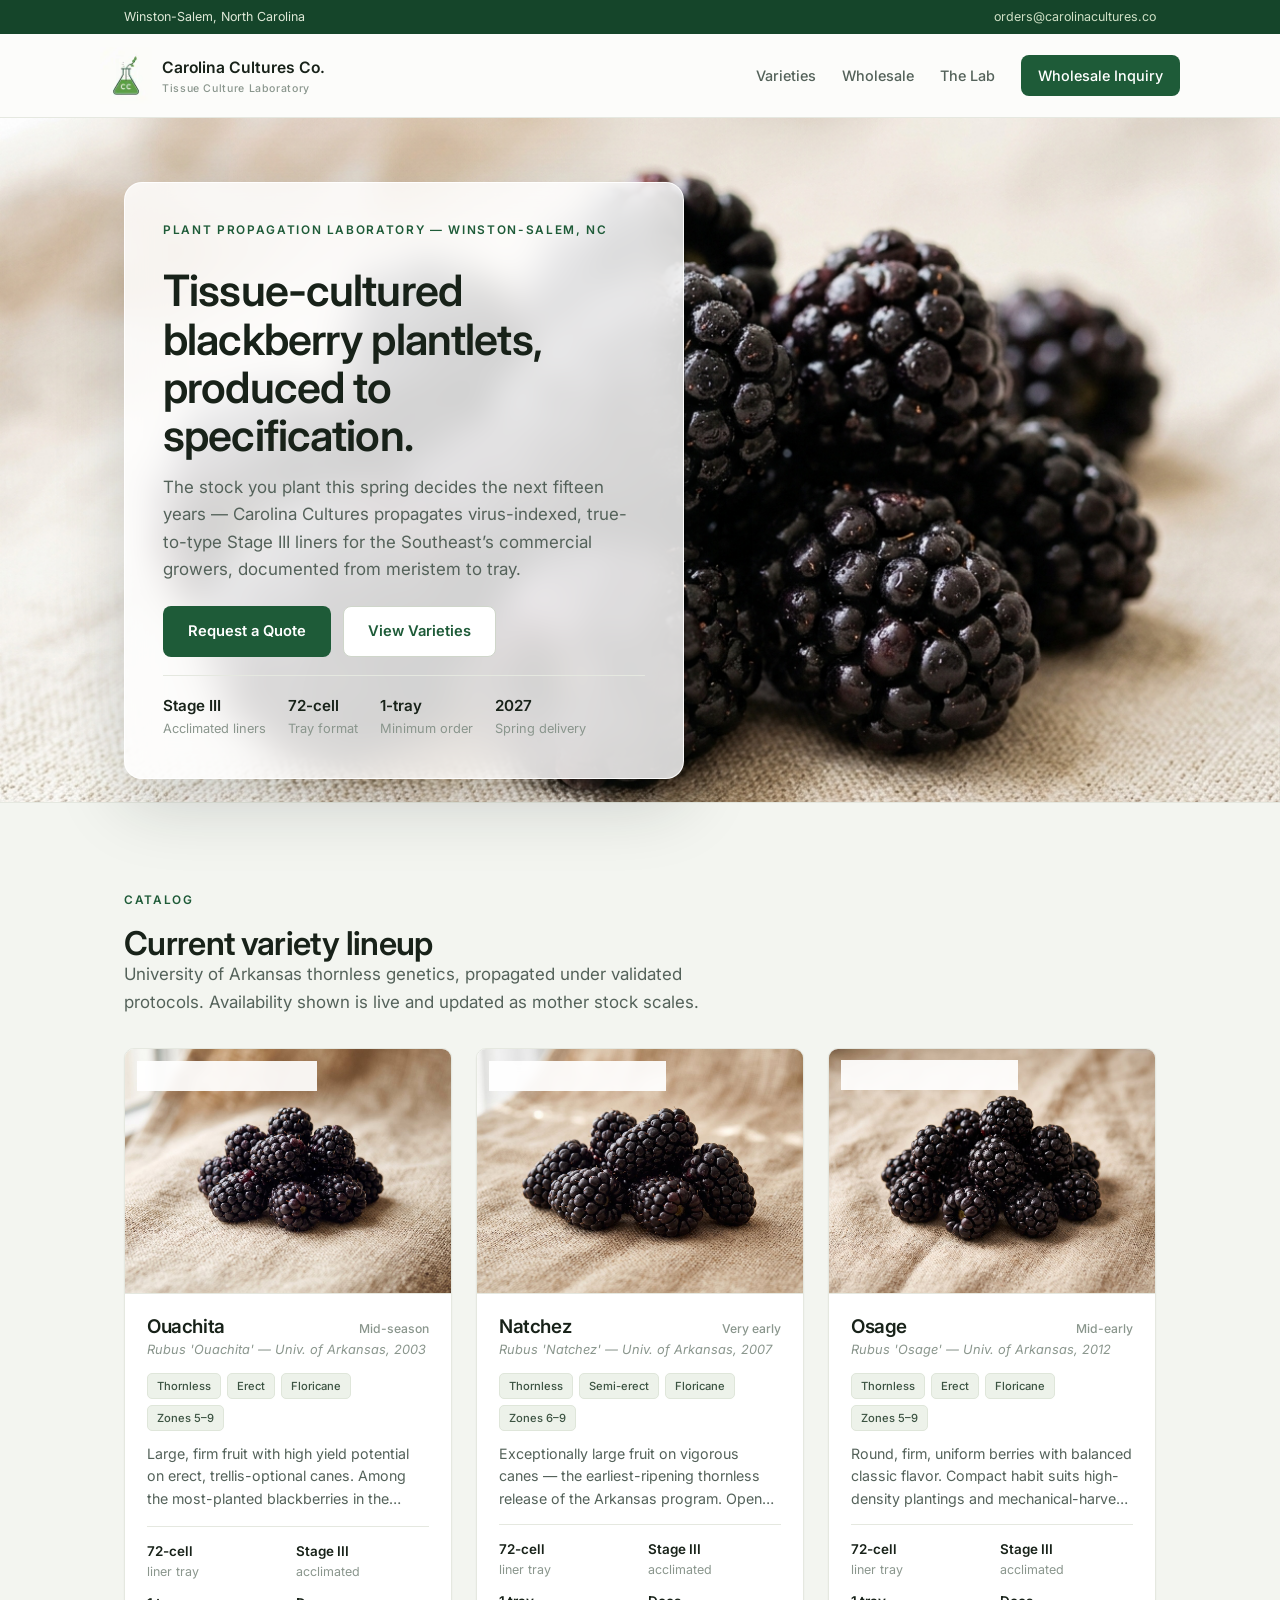
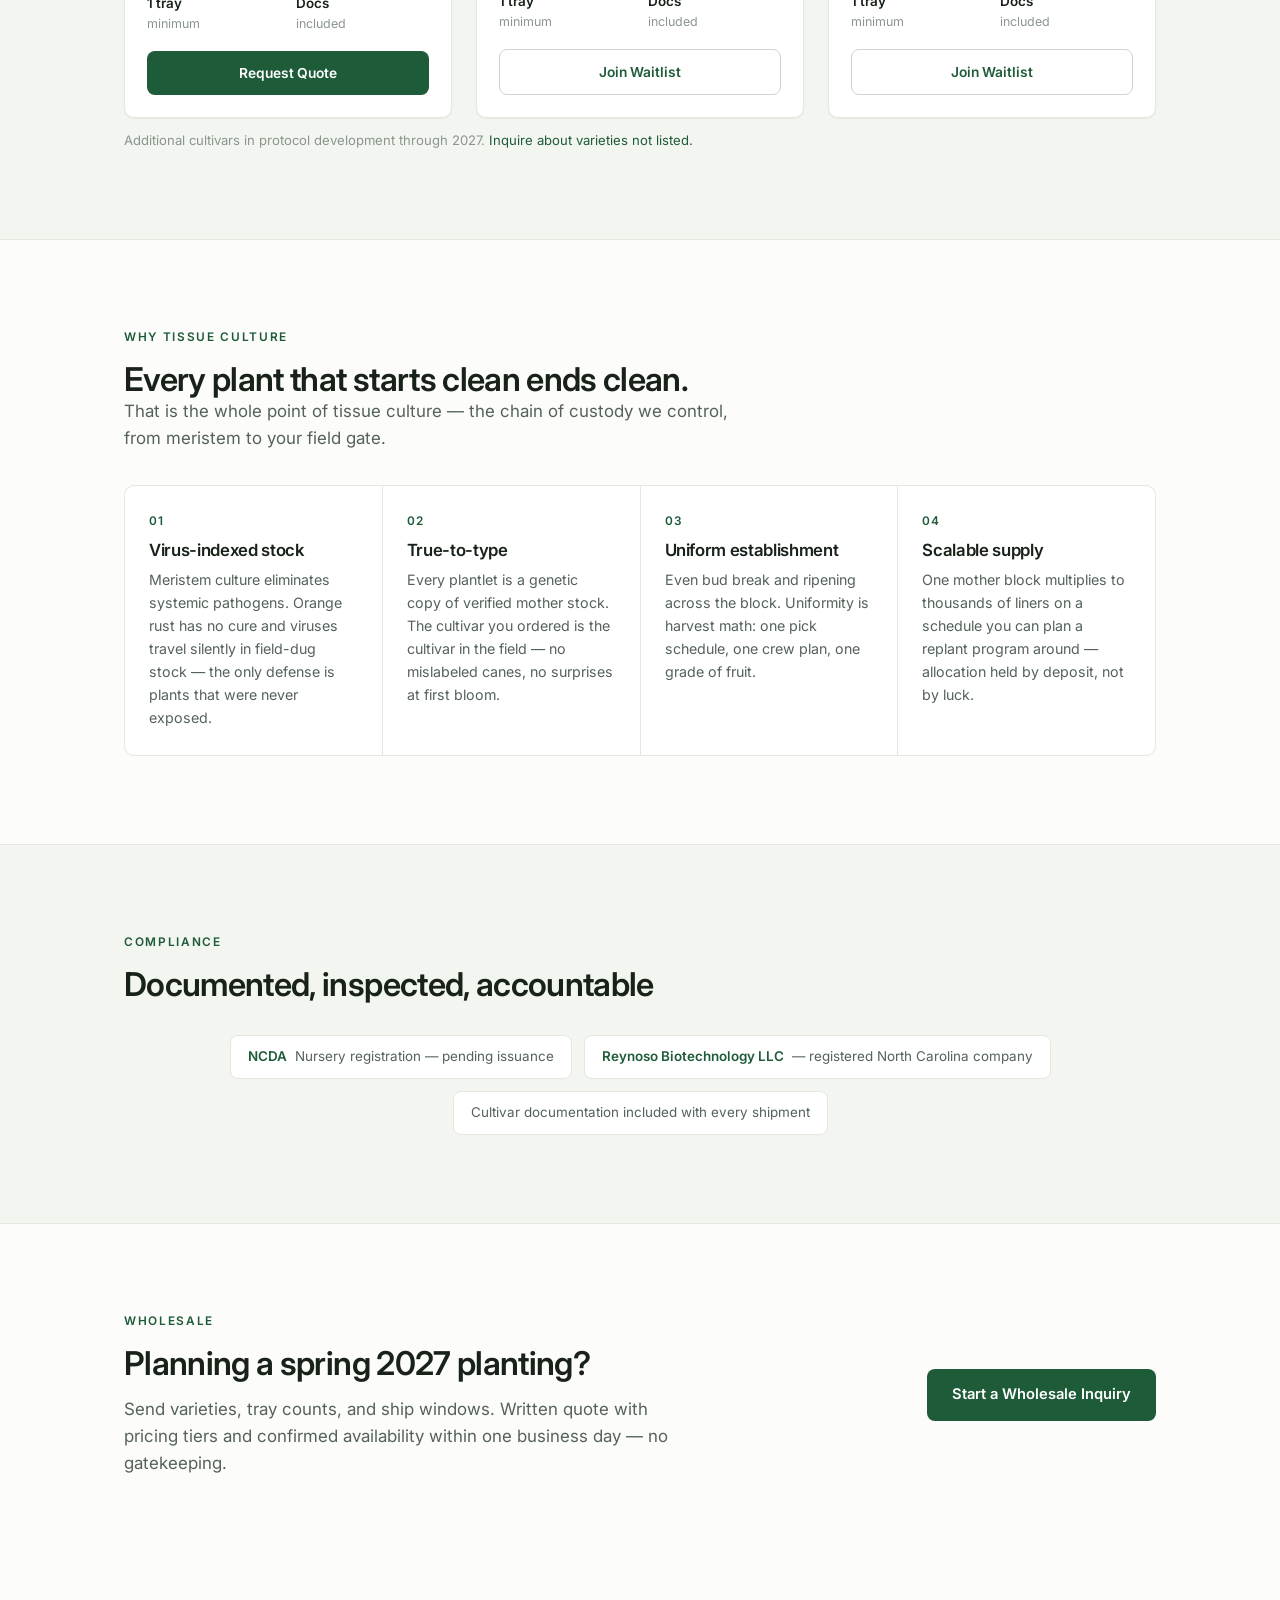
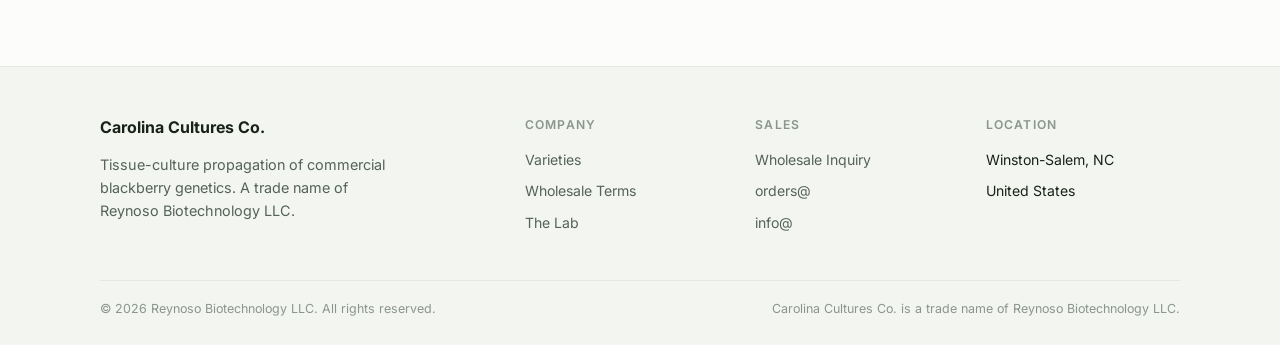
==== index.html @ 9dc558b9 "Carolina Cultures Co. — launch. Static site: 5 pages, W1 brand system, locked box master, animated n" ====
<!DOCTYPE html>
<html lang="en">
<head>
<meta charset="utf-8">
<meta name="viewport" content="width=device-width, initial-scale=1">
<title>Carolina Cultures Co. — Tissue-Culture Blackberry Plantlets | Winston-Salem, NC</title>
<meta name="description" content="Carolina Cultures Co. produces Stage III tissue-cultured blackberry plantlets for commercial growers. Virus-indexed stock, documented protocols, wholesale tray quantities.">
<link rel="preconnect" href="https://fonts.googleapis.com">
<link href="https://fonts.googleapis.com/css2?family=Inter:wght@400;500;600&display=swap" rel="stylesheet">
<link rel="stylesheet" href="css/site.css">
<link rel="icon" href="img/favicon.svg" type="image/svg+xml">
</head>
<body>

<div class="util">
  <div class="wrap">
    <div class="u-left">Winston-Salem, North Carolina</div>
    <div class="u-right"><a href="mailto:orders@carolinacultures.co">orders@carolinacultures.co</a></div>
  </div>
</div>

<header class="site">
  <div class="wrap nav">
    <a class="brand" href="./"><span class="mark"><img class="mk-anim" src="img/mark-anim.webp" alt=""><img class="mk-static" src="img/mark-flask-nav.svg" alt=""></span><span>Carolina Cultures Co.<small>Tissue Culture Laboratory</small></span></a>
    <nav class="links">
      <a href="varieties.html">Varieties</a>
      <a href="wholesale.html">Wholesale</a>
      <a href="about.html">The Lab</a>
      <a href="contact.html" class="cta-mini">Wholesale Inquiry</a>
    </nav>
  </div>
</header>

<section class="hero-v4">
  <div class="photo"><img src="img/hero-berries.jpg" alt="Macro photograph of ripe blackberries"></div>
  <div class="wrap shell">
    <div class="glass-card">
      <p class="kicker">Plant Propagation Laboratory — Winston-Salem, NC</p>
      <h1>Tissue-cultured blackberry plantlets, produced to specification.</h1>
      <p class="lead sub">The stock you plant this spring decides the next fifteen years — Carolina Cultures propagates virus-indexed, true-to-type Stage III liners for the Southeast’s commercial growers, documented from meristem to tray.</p>
      <div class="btn-row">
        <a class="btn btn-primary" href="contact.html">Request a Quote</a>
        <a class="btn btn-outline" href="varieties.html">View Varieties</a>
      </div>
      <div class="hero-meta">
        <div><b>Stage III</b> Acclimated liners</div>
        <div><b>72-cell</b> Tray format</div>
        <div><b>1-tray</b> Minimum order</div>
        <div><b>2027</b> Spring delivery</div>
      </div>
    </div>
  </div>
</section>

<section class="block band">
  <div class="wrap">
    <div class="sec-head">
      <p class="kicker">Catalog</p>
      <h2>Current variety lineup</h2>
      <p class="lead">University of Arkansas thornless genetics, propagated under validated protocols. Availability shown is live and updated as mother stock scales.</p>
    </div>
    <div class="grid-cards">
      <article class="card">
        <div class="art"><span class="badge">Pre-Order · Spring 2027</span><img src="img/pile-ouachita.jpg" alt="Ouachita blackberry cluster"></div>
        <div class="body">
          <div class="name-row"><h3>Ouachita</h3><span class="season">Mid-season</span></div>
          <p class="botanical">Rubus 'Ouachita' — Univ. of Arkansas, 2003</p>
          <div class="tags"><span class="tag">Thornless</span><span class="tag">Erect</span><span class="tag">Floricane</span><span class="tag">Zones 5–9</span></div>
          <p class="desc">Large, firm fruit with high yield potential on erect, trellis-optional canes. Among the most-planted blackberries in the Southeast.</p>
          <div class="spec">
            <div><b>72-cell</b> liner tray</div>
            <div><b>Stage III</b> acclimated</div>
            <div><b>1 tray</b> minimum</div>
            <div><b>Docs</b> included</div>
          </div>
          <a class="quote" href="mailto:orders@carolinacultures.co?subject=Quote%20request%3A%20Ouachita">Request Quote</a>
        </div>
      </article>
      <article class="card">
        <div class="art"><span class="badge sold">Waitlist · Summer 2027</span><img src="img/pile-natchez.jpg" alt="Natchez blackberry cluster"></div>
        <div class="body">
          <div class="name-row"><h3>Natchez</h3><span class="season">Very early</span></div>
          <p class="botanical">Rubus 'Natchez' — Univ. of Arkansas, 2007</p>
          <div class="tags"><span class="tag">Thornless</span><span class="tag">Semi-erect</span><span class="tag">Floricane</span><span class="tag">Zones 6–9</span></div>
          <p class="desc">Exceptionally large fruit on vigorous canes — the earliest-ripening thornless release of the Arkansas program. Opens the harvest window.</p>
          <div class="spec">
            <div><b>72-cell</b> liner tray</div>
            <div><b>Stage III</b> acclimated</div>
            <div><b>1 tray</b> minimum</div>
            <div><b>Docs</b> included</div>
          </div>
          <a class="quote secondary" href="mailto:orders@carolinacultures.co?subject=Waitlist%3A%20Natchez">Join Waitlist</a>
        </div>
      </article>
      <article class="card">
        <div class="art"><span class="badge sold">Waitlist · Summer 2027</span><img src="img/pile-osage.jpg" alt="Osage blackberry cluster"></div>
        <div class="body">
          <div class="name-row"><h3>Osage</h3><span class="season">Mid-early</span></div>
          <p class="botanical">Rubus 'Osage' — Univ. of Arkansas, 2012</p>
          <div class="tags"><span class="tag">Thornless</span><span class="tag">Erect</span><span class="tag">Floricane</span><span class="tag">Zones 5–9</span></div>
          <p class="desc">Round, firm, uniform berries with balanced classic flavor. Compact habit suits high-density plantings and mechanical-harvest programs.</p>
          <div class="spec">
            <div><b>72-cell</b> liner tray</div>
            <div><b>Stage III</b> acclimated</div>
            <div><b>1 tray</b> minimum</div>
            <div><b>Docs</b> included</div>
          </div>
          <a class="quote secondary" href="mailto:orders@carolinacultures.co?subject=Waitlist%3A%20Osage">Join Waitlist</a>
        </div>
      </article>
    </div>
    <p class="note">Additional cultivars in protocol development through 2027. <a href="contact.html">Inquire about varieties not listed.</a></p>
  </div>
</section>

<section class="block">
  <div class="wrap">
    <div class="sec-head">
      <p class="kicker">Why Tissue Culture</p>
      <h2>Every plant that starts clean ends clean.</h2>
      <p class="lead">That is the whole point of tissue culture — the chain of custody we control, from meristem to your field gate.</p>
    </div>
    <div class="feat-grid">
      <div class="feat"><div class="num">01</div><h3>Virus-indexed stock</h3><p>Meristem culture eliminates systemic pathogens. Orange rust has no cure and viruses travel silently in field-dug stock — the only defense is plants that were never exposed.</p></div>
      <div class="feat"><div class="num">02</div><h3>True-to-type</h3><p>Every plantlet is a genetic copy of verified mother stock. The cultivar you ordered is the cultivar in the field — no mislabeled canes, no surprises at first bloom.</p></div>
      <div class="feat"><div class="num">03</div><h3>Uniform establishment</h3><p>Even bud break and ripening across the block. Uniformity is harvest math: one pick schedule, one crew plan, one grade of fruit.</p></div>
      <div class="feat"><div class="num">04</div><h3>Scalable supply</h3><p>One mother block multiplies to thousands of liners on a schedule you can plan a replant program around — allocation held by deposit, not by luck.</p></div>
    </div>
  </div>
</section>

<section class="block band">
  <div class="wrap">
    <div class="sec-head">
      <p class="kicker">Compliance</p>
      <h2>Documented, inspected, accountable</h2>
    </div>
    <div class="trust">
      <!-- HOLD until issued/confirmed: NARBA chip + NCDA number
      <span class="chip"><b>NARBA</b> Industry Member L1</span> -->
      <span class="chip"><b>NCDA</b> Nursery registration — pending issuance</span>
      <span class="chip"><b>Reynoso Biotechnology LLC</b> — registered North Carolina company</span>
      <span class="chip">Cultivar documentation included with every shipment</span>
    </div>
  </div>
</section>

<section class="block">
  <div class="wrap" style="display:flex; flex-wrap:wrap; gap:32px; align-items:center; justify-content:space-between;">
    <div style="max-width:560px">
      <p class="kicker">Wholesale</p>
      <h2 style="margin-bottom:14px">Planning a spring 2027 planting?</h2>
      <p class="lead">Send varieties, tray counts, and ship windows. Written quote with pricing tiers and confirmed availability within one business day — no gatekeeping.</p>
    </div>
    <a class="btn btn-primary" href="contact.html">Start a Wholesale Inquiry</a>
  </div>
</section>

<footer class="site">
  <div class="wrap top">
    <div>
      <b style="font-size:1rem">Carolina Cultures Co.</b>
      <p class="brandline">Tissue-culture propagation of commercial blackberry genetics. A trade name of Reynoso Biotechnology LLC.</p>
    </div>
    <div><h4>Company</h4><ul>
      <li><a href="varieties.html">Varieties</a></li>
      <li><a href="wholesale.html">Wholesale Terms</a></li>
      <li><a href="about.html">The Lab</a></li>
    </ul></div>
    <div><h4>Sales</h4><ul>
      <li><a href="contact.html">Wholesale Inquiry</a></li>
      <li><a href="mailto:orders@carolinacultures.co">orders@</a></li>
      <li><a href="mailto:info@carolinacultures.co">info@</a></li>
    </ul></div>
    <div><h4>Location</h4><ul>
      <li>Winston-Salem, NC</li>
      <li>United States</li>
    </ul></div>
  </div>
  <div class="wrap legal">
    <span>© 2026 Reynoso Biotechnology LLC. All rights reserved.</span>
    <span>Carolina Cultures Co. is a trade name of Reynoso Biotechnology LLC.</span>
  </div>
</footer>

</body>
</html>
---- css/site.css ----
/* Carolina Cultures Co. — light institutional biotech v3 */

:root {
  --bg: #fcfcfa;
  --band: #f3f5f0;
  --card: #ffffff;
  --ink: #182219;
  --dim: #54625a;
  --faint: #8a968d;
  --green: #1e5b38;
  --green-dark: #15452a;
  --sage: #edf2ea;
  --sage-line: #dfe6da;
  --line: #e5e8e0;
  --line-strong: #cfd6ca;
  --radius: 10px;
  --sans: "Inter", "SF Pro Text", system-ui, -apple-system, sans-serif;
}

* { box-sizing: border-box; margin: 0; padding: 0; }
html { scroll-behavior: smooth; }

body {
  background: var(--bg); color: var(--ink);
  font-family: var(--sans); font-size: 16px; line-height: 1.62;
  -webkit-font-smoothing: antialiased;
}

/* ---------- type ---------- */
h1, h2, h3 { font-weight: 600; letter-spacing: -0.02em; line-height: 1.12; color: var(--ink); }
h1 { font-size: clamp(2.1rem, 4.6vw, 3.1rem); }
h2 { font-size: clamp(1.55rem, 3vw, 2.05rem); }
h3 { font-size: 1.05rem; }
.kicker {
  font-size: 0.74rem; font-weight: 600; letter-spacing: 0.14em;
  text-transform: uppercase; color: var(--green); margin-bottom: 14px;
}
.lead { color: var(--dim); font-size: 1.06rem; max-width: 58ch; }
a { color: var(--green); text-decoration: none; }
a:hover { color: var(--green-dark); }

.wrap { max-width: 1080px; margin: 0 auto; padding: 0 24px; }

/* ---------- header ---------- */
.util {
  background: var(--green-dark); color: #dfe9d8;
  font-size: 0.78rem; padding: 7px 0;
}
.util .wrap { display: flex; justify-content: space-between; gap: 16px; }
.util a { color: #cfe0c6; }
.util a:hover { color: #fff; }
@media (max-width: 640px) { .util .u-right { display: none; } }

header.site {
  position: sticky; top: 0; z-index: 50;
  background: rgba(252, 252, 250, 0.94);
  backdrop-filter: blur(10px); -webkit-backdrop-filter: blur(10px);
  border-bottom: 1px solid var(--line);
}
.nav { display: flex; align-items: center; gap: 28px; padding: 13px 0; }
.brand { display: flex; align-items: center; gap: 10px; color: var(--ink); font-weight: 600; font-size: 0.98rem; }
.brand .mark img { width: 52px; height: auto; display: block; }
.brand small { display: block; font-size: 0.66rem; font-weight: 500; color: var(--faint); letter-spacing: 0.06em; }
.nav .links { margin-left: auto; display: flex; gap: 26px; align-items: center; }
.nav .links a { color: var(--dim); font-size: 0.9rem; font-weight: 500; }
.nav .links a:hover, .nav .links a[aria-current] { color: var(--ink); }
.nav .cta-mini {
  padding: 9px 17px; border-radius: 8px;
  background: var(--green); color: #fff !important;
  font-size: 0.86rem; font-weight: 600;
}
.nav .cta-mini:hover { background: var(--green-dark); }
@media (max-width: 720px) { .nav .links a:not(.cta-mini) { display: none; } }

/* ---------- hero ---------- */
.hero { padding: clamp(48px, 7vw, 84px) 0 clamp(40px, 5vw, 64px); }
.hero .cols {
  display: grid; grid-template-columns: 1.05fr 0.95fr; gap: clamp(32px, 5vw, 64px); align-items: center;
}
.hero .sub { margin: 22px 0 30px; }
.hero-img { border-radius: var(--radius); border: 1px solid var(--line); overflow: hidden; box-shadow: 0 1px 3px rgba(24,34,25,0.08); }
.hero-img img { display: block; width: 100%; height: 100%; object-fit: cover; aspect-ratio: 4/3.1; }
.hero-meta {
  display: flex; flex-wrap: wrap; gap: 22px; margin-top: 34px;
  padding-top: 22px; border-top: 1px solid var(--line);
  font-size: 0.8rem; color: var(--faint);
}
.hero-meta b { display: block; color: var(--ink); font-size: 0.95rem; font-weight: 600; }
@media (max-width: 860px) { .hero .cols { grid-template-columns: 1fr; } }

/* ---------- buttons ---------- */
.btn {
  display: inline-flex; align-items: center; gap: 8px;
  padding: 13px 24px; border-radius: 8px;
  font-weight: 600; font-size: 0.92rem; cursor: pointer;
  border: 1px solid transparent; transition: background 0.15s, color 0.15s;
}
.btn-primary { background: var(--green); color: #fff; }
.btn-primary:hover { background: var(--green-dark); color: #fff; }
.btn-outline { background: #fff; border-color: var(--line-strong); color: var(--green); }
.btn-outline:hover { border-color: var(--green); }
.btn-row { display: flex; flex-wrap: wrap; gap: 12px; }

/* ---------- sections ---------- */
section.block { padding: clamp(64px, 7vw, 88px) 0; }
section.block.band { background: var(--band); border-block: 1px solid var(--line); }
.sec-head { margin-bottom: 32px; max-width: 700px; }
.sec-head.center { margin-left: auto; margin-right: auto; text-align: center; }

/* ---------- catalog cards v5: polish per NN/g — alignment, uniformity, rhythm ---------- */
.grid-cards { display: grid; gap: 24px; grid-template-columns: repeat(auto-fill, minmax(280px, 1fr)); align-items: stretch; }
.card {
  background: var(--card); border: 1px solid var(--line); border-radius: var(--radius);
  overflow: hidden; display: flex; flex-direction: column;
  transition: box-shadow 0.18s ease, transform 0.18s ease, border-color 0.18s ease;
  box-shadow: 0 1px 2px rgba(24,34,25,0.05);
}
.card:hover {
  transform: translateY(-2px); border-color: var(--line-strong);
  box-shadow: 0 8px 28px rgba(24,34,25,0.10);
}
.card .art {
  position: relative; background: #f2efe6;
  border-bottom: 1px solid var(--line);
  aspect-ratio: 4 / 3; overflow: hidden;
}
.card .art img {
  width: 100%; height: 100%; object-fit: cover; display: block;
  transition: transform 0.3s ease;
}
.card:hover .art img { transform: scale(1.03); }
.card .badge {
  position: absolute; top: 12px; left: 12px;
  padding: 5px 10px; border-radius: 5px;
  font-size: 0.66rem; font-weight: 600; letter-spacing: 0.07em; text-transform: uppercase;
  background: rgba(255,255,255,0.92); color: var(--green);
  border: 1px solid var(--sage-line); backdrop-filter: blur(4px);
}
.card .badge.sold { color: var(--dim); border-color: var(--line); }
.card .body { padding: 22px 22px 22px; display: flex; flex-direction: column; gap: 0; flex: 1; }
.card .name-row { display: flex; align-items: baseline; justify-content: space-between; gap: 8px; }
.card h3 { font-size: 1.18rem; }
.card .season { font-size: 0.76rem; color: var(--faint); font-weight: 500; white-space: nowrap; }
.card .botanical { font-style: italic; color: var(--faint); font-size: 0.8rem; margin-top: 2px; }
.tags { display: flex; flex-wrap: wrap; gap: 6px; margin: 12px 0 0; }
.tag { font-size: 0.7rem; font-weight: 500; padding: 3px 9px; border-radius: 5px; background: var(--sage); color: #3c5342; border: 1px solid var(--sage-line); }
.card .desc {
  color: var(--dim); font-size: 0.89rem; line-height: 1.55; margin-top: 12px;
  display: -webkit-box; -webkit-line-clamp: 3; -webkit-box-orient: vertical; overflow: hidden;
  flex: 1 1 auto;
}
.card .spec {
  margin-top: 14px; padding: 14px 0 0; border-top: 1px solid var(--line);
  display: grid; grid-template-columns: 1fr 1fr; gap: 10px 16px;
  font-size: 0.78rem; color: var(--faint);
}
.card .spec div b { display: block; color: var(--ink); font-weight: 600; font-size: 0.84rem; }
.card .quote {
  display: block; text-align: center; padding: 11px; border-radius: 8px;
  background: var(--green); color: #fff; font-weight: 600; font-size: 0.86rem;
  margin-top: 16px;
}
.card .quote:hover { background: var(--green-dark); }
.card .quote.secondary { background: #fff; border: 1px solid var(--line-strong); color: var(--green); }
.card .quote.secondary:hover { border-color: var(--green); }

/* ---------- features ---------- */
.feat-grid { display: grid; gap: 1px; background: var(--line); border: 1px solid var(--line); border-radius: var(--radius); overflow: hidden; grid-template-columns: repeat(auto-fit, minmax(220px, 1fr)); }
.feat { background: var(--card); padding: 26px 24px; }
.feat .num { font-size: 0.74rem; font-weight: 600; color: var(--green); letter-spacing: 0.1em; margin-bottom: 10px; }
.feat h3 { margin-bottom: 8px; }
.feat p { color: var(--dim); font-size: 0.89rem; }

/* ---------- pipeline ---------- */
.pipeline { display: grid; grid-template-columns: repeat(auto-fit, minmax(200px, 1fr)); gap: 20px; counter-reset: pl; }
.stage { position: relative; padding: 22px; background: var(--card); border: 1px solid var(--line); border-radius: var(--radius); }
.stage .st { font-size: 0.72rem; font-weight: 600; letter-spacing: 0.1em; color: var(--green); text-transform: uppercase; }
.stage h3 { margin: 8px 0 6px; }
.stage p { color: var(--dim); font-size: 0.86rem; }

/* ---------- table ---------- */
table.terms { width: 100%; border-collapse: collapse; font-size: 0.92rem; background: var(--card); border: 1px solid var(--line); border-radius: var(--radius); overflow: hidden; }
table.terms th, table.terms td { text-align: left; padding: 14px 18px; border-bottom: 1px solid var(--line); vertical-align: top; }
table.terms tr:last-child td { border-bottom: 0; }
table.terms th { color: var(--dim); font-weight: 600; white-space: nowrap; width: 1%; background: var(--band); }

/* ---------- steps ---------- */
.steps { display: grid; gap: 0; }
.step { display: grid; grid-template-columns: 44px 1fr; gap: 18px; padding: 20px 4px; border-bottom: 1px solid var(--line); }
.step:last-child { border-bottom: 0; }
.step .n {
  width: 34px; height: 34px; border-radius: 8px; background: var(--sage);
  color: var(--green); font-weight: 600; font-size: 0.85rem;
  display: grid; place-items: center; border: 1px solid var(--sage-line);
}
.step p { color: var(--dim); font-size: 0.92rem; margin-top: 3px; }

/* ---------- form ---------- */
form.inquiry { display: grid; gap: 15px; max-width: 620px; }
.f-row { display: grid; gap: 15px; grid-template-columns: 1fr 1fr; }
@media (max-width: 640px) { .f-row { grid-template-columns: 1fr; } }
label { font-size: 0.8rem; color: var(--dim); display: block; margin-bottom: 6px; font-weight: 500; }
input, select, textarea {
  width: 100%; padding: 12px 14px; border-radius: 8px;
  background: #fff; border: 1px solid var(--line-strong); color: var(--ink); font: inherit; font-size: 0.94rem;
}
input:focus, select:focus, textarea:focus { outline: 2px solid rgba(30,91,56,0.25); border-color: var(--green); }
textarea { min-height: 110px; resize: vertical; }

/* ---------- trust ---------- */
.trust { display: flex; flex-wrap: wrap; gap: 12px; justify-content: center; }
.trust .chip {
  display: inline-flex; align-items: center; gap: 8px;
  padding: 10px 17px; border-radius: 8px;
  border: 1px solid var(--line); background: var(--card);
  font-size: 0.84rem; color: var(--dim);
}
.trust .chip b { color: var(--green); font-weight: 600; }

.note { font-size: 0.82rem; color: var(--faint); margin-top: 12px; }
.imgframe { border-radius: var(--radius); border: 1px solid var(--line); background: #fff; overflow: hidden; box-shadow: 0 1px 3px rgba(24,34,25,0.07); }
.lab-gallery figure { margin: 0; }
.lab-photo { border-radius: var(--radius); overflow: hidden; border: 1px solid var(--line); }
.lab-photo img { display: block; width: 100%; aspect-ratio: 3 / 2; object-fit: cover; }
.lab-gallery figcaption { font-size: 0.78rem; color: var(--faint); margin-top: 8px; }
.video-embed { position: relative; aspect-ratio: 16 / 9; border-radius: var(--radius); overflow: hidden; border: 1px solid var(--line); background: #000; }
.video-embed iframe { position: absolute; inset: 0; width: 100%; height: 100%; border: 0; }
@media (max-width: 820px) { .breed-grid { grid-template-columns: 1fr !important; } }
@media (max-width: 820px) { .lab-gallery { grid-template-columns: 1fr !important; } }

/* ---------- hero v4: full-bleed macro + frosted card ---------- */
.hero-v4 { position: relative; }
.hero-v4 .photo { position: absolute; inset: 0; }
.hero-v4 .photo img { width: 100%; height: 100%; object-fit: cover; display: block; }
.hero-v4 .shell {
  position: relative; z-index: 2; min-height: clamp(560px, 76vh, 740px);
  display: flex; align-items: center; padding-top: 40px;
}
.glass-card {
  background: rgba(255, 255, 255, 0.82);
  backdrop-filter: blur(18px); -webkit-backdrop-filter: blur(18px);
  border: 1px solid rgba(255, 255, 255, 0.9);
  border-radius: 18px;
  box-shadow: 0 24px 70px rgba(24, 34, 25, 0.18);
  padding: clamp(26px, 3.5vw, 38px);
  max-width: 560px;
}
.glass-card h1 { font-size: clamp(1.9rem, 4vw, 2.7rem); padding-top: 12px; }
.glass-card .sub { margin: 14px 0 22px; }
.glass-card .hero-meta { border-top-color: var(--line); margin-top: 18px; padding-top: 18px; }

/* ---------- cutout product card art (legacy, unused v5) ---------- */
.card .art-cutout {
/* legacy art-cutout gradient removed */
  border-bottom: 1px solid var(--line);
  display: grid; place-items: center;
  padding: 34px 26px 8px;
  position: relative;
}
.card .art-cutout img {
  max-width: 82%; max-height: 320px; object-fit: contain; display: block;
  filter: drop-shadow(0 14px 24px rgba(24, 34, 25, 0.18));
}

/* ---------- footer ---------- */
footer.site { border-top: 1px solid var(--line); margin-top: 100px; background: var(--band); }
footer.site .top { display: grid; grid-template-columns: 2fr 1fr 1fr 1fr; gap: 36px; padding: 48px 0 36px; }
@media (max-width: 820px) { footer.site .top { grid-template-columns: 1fr 1fr; } }
footer.site h4 { font-size: 0.76rem; font-weight: 600; letter-spacing: 0.1em; text-transform: uppercase; color: var(--faint); margin-bottom: 14px; }
footer.site ul { list-style: none; }
footer.site li { margin-bottom: 9px; font-size: 0.88rem; }
footer.site a { color: var(--dim); }
footer.site a:hover { color: var(--ink); }
footer.site .brandline { font-size: 0.9rem; color: var(--dim); max-width: 34ch; margin-top: 12px; }
footer.site .legal {
  border-top: 1px solid var(--line); padding: 18px 0 26px;
  font-size: 0.78rem; color: var(--faint);
  display: flex; flex-wrap: wrap; gap: 14px; justify-content: space-between;
}

@media (prefers-reduced-motion: reduce) { * { animation: none !important; transition: none !important; } }

/* ---------- wholesale hero (left33 ship-box master) ---------- */
.hero-w { position: relative; background: #fbfcfe; }
.hero-w .photo { position: absolute; inset: 0; }
.hero-w .photo img {
  width: 100%; height: 100%; object-fit: cover; display: block;
  object-position: 100% center;  /* keep box pinned right, white lane left */
}
.hero-w .shell {
  position: relative; z-index: 2; min-height: clamp(560px, 74vh, 720px);
  display: flex; align-items: center;
}
.hero-w .glass-card { max-width: 560px; }
@media (max-width: 720px) {
  /* stacked hero: box photo up top, card below */
  .hero-w { background: #fbfcfe; }
  .hero-w .photo { position: relative; aspect-ratio: 4 / 3; }
  .hero-w .photo img { object-position: 78% center; }
  .hero-w .shell { min-height: auto; padding: 0; }
  .hero-w .glass-card {
    max-width: none; margin: -34px 16px 0; position: relative; z-index: 2;
  }
  .hero-w .hero-meta { display: grid; grid-template-columns: 1fr 1fr; gap: 14px 18px; }
}

/* ---------- the living flask panel (The Lab) ---------- */
.flask-panel { background:#060906; padding: clamp(64px, 8vw, 110px) 0; }
.flask-panel .wrap { display:grid; grid-template-columns: 1fr 1.15fr; gap: clamp(32px, 5vw, 72px); align-items:center; }
.flask-panel .kicker { letter-spacing:.14em; text-transform:uppercase; font-size:.78rem; font-weight:600; }
.flask-panel h2 { font-size: clamp(1.7rem, 3.4vw, 2.4rem); padding-top: 10px; }
.fp-frame { border-radius: 18px; overflow: hidden; border: 1px solid rgba(169,193,120,.22); box-shadow: 0 30px 80px rgba(0,0,0,.5); aspect-ratio: 1180/1000; }
.fp-frame iframe { width:100%; height:100%; border:0; display:block; }
@media (max-width: 860px) {
  .flask-panel .wrap { grid-template-columns: 1fr; }
  .fp-frame { aspect-ratio: 1/1; }
}

/* ---------- mobile rhythm pass (390–720px) ---------- */
@media (max-width: 720px) {
  .wrap { padding: 0 20px; }
  .nav { padding: 15px 0; gap: 14px; }
  .nav .cta-mini { margin-left: auto; padding: 9px 14px; }
  .hero-v4 .shell { min-height: 0; padding: 40px 0 48px; align-items: flex-start; }
  .glass-card { padding: 26px 22px 24px; border-radius: 14px; }
  .glass-card .btn-row { display: grid; grid-template-columns: 1fr; gap: 14px; }
  .glass-card .btn-row .btn { justify-content: center; }
  .glass-card .hero-meta { display: grid; grid-template-columns: 1fr 1fr; gap: 18px 14px; margin-top: 24px; padding-top: 20px; }
  section.block { padding: clamp(64px, 14vw, 84px) 0; }
  .card .tags { margin-top: 14px; }
  .feat .num { margin-bottom: 6px; }
}
@media (max-width: 720px) {
  footer.site .top { margin-bottom: 26px; }
  footer.site .legal { padding-top: 18px; }
}

/* ---------- mobile usability pass (desktop untouched) ---------- */
@media (max-width: 720px) {
  /* terms table -> stacked definition rows */
  table.terms, table.terms tbody, table.terms tr { display: block; }
  table.terms th, table.terms td { display: block; text-align: left; width: auto; white-space: normal; }
  table.terms th { background: none; padding: 14px 18px 0; border-bottom: 0; }
  table.terms td { padding: 4px 18px 16px; }
  table.terms tr { border-bottom: 1px solid var(--line); }
  table.terms tr:last-child { border-bottom: 0; }
  /* iOS zoom prevention + tap comfort */
  input, textarea, select { font-size: 16px; }
  .btn { padding: 14px 22px; }
}

/* ---------- animated nav mark (alpha webp loop, 12fps 4.75s) ---------- */
.brand .mark { position: relative; }
.brand .mark .mk-static { display: none; }
@media (prefers-reduced-motion: reduce) {
  .brand .mark .mk-anim { display: none; }
  .brand .mark .mk-static { display: block; }
}
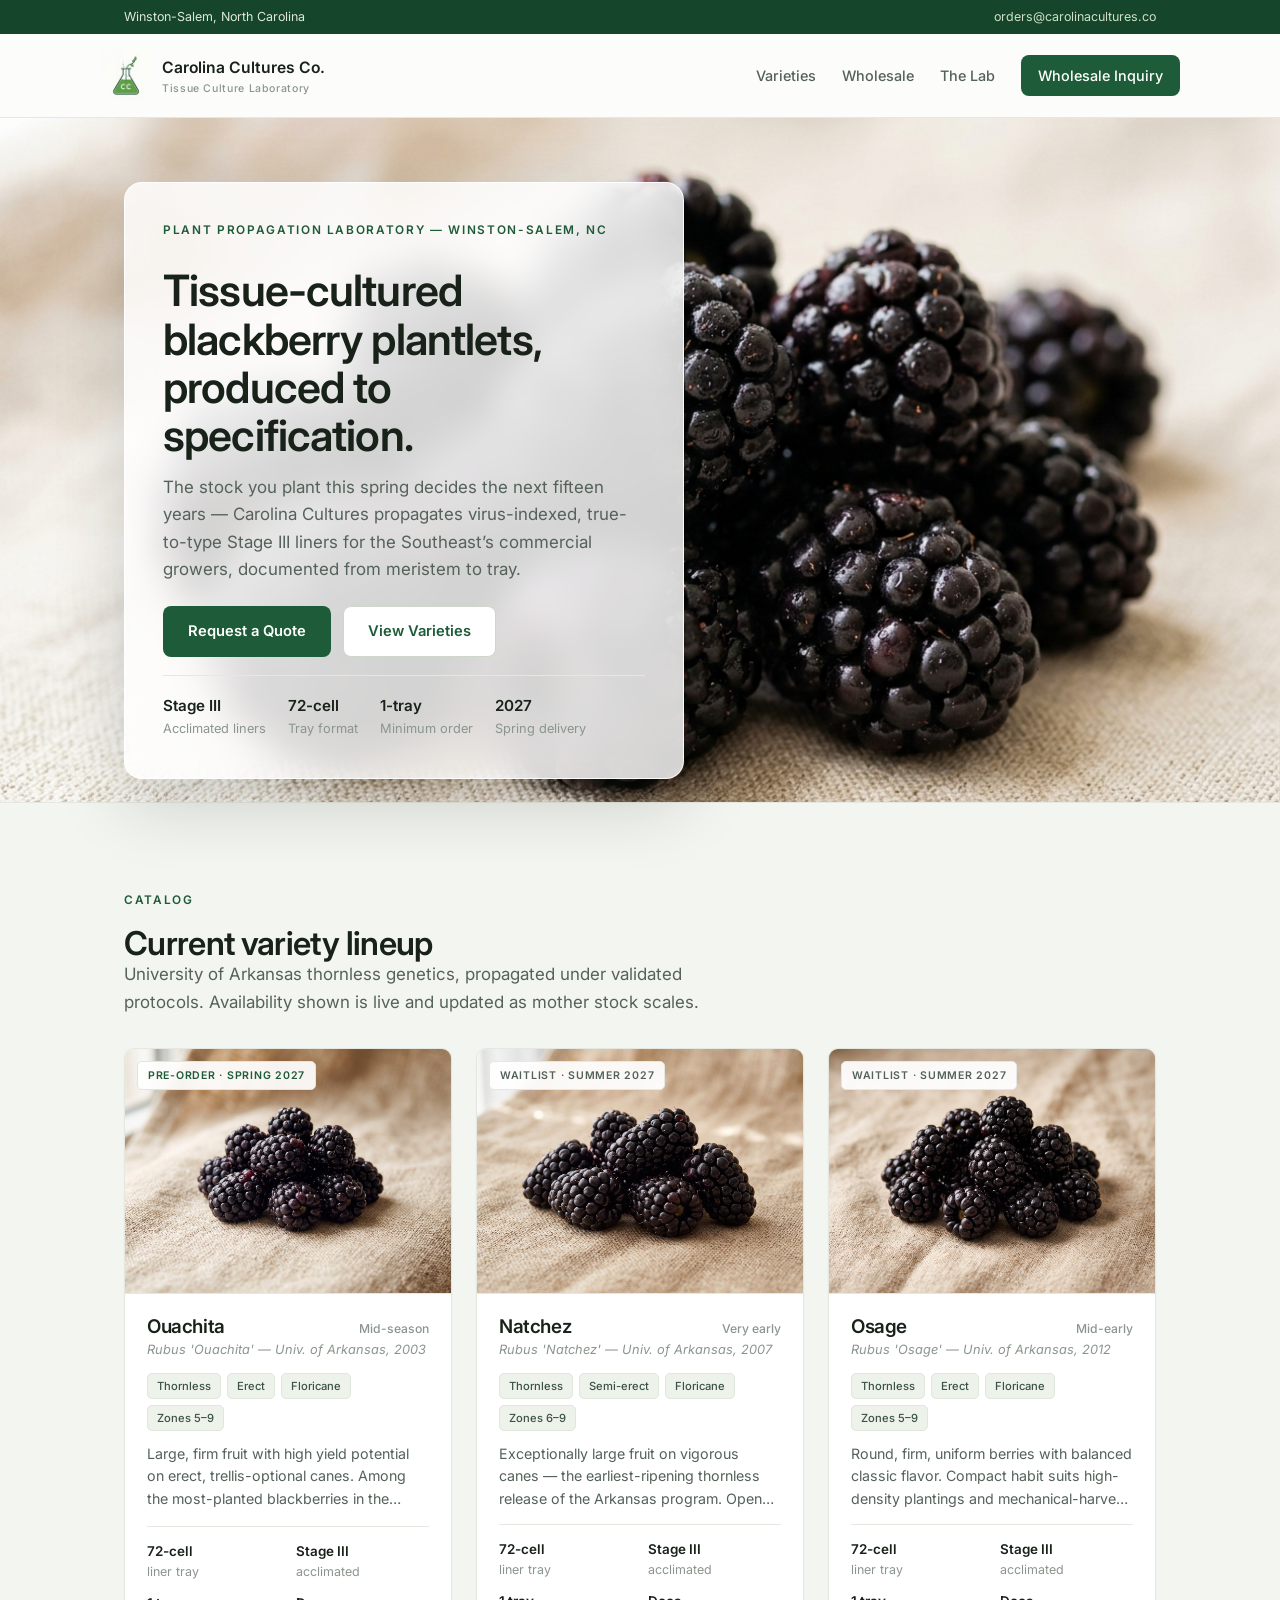
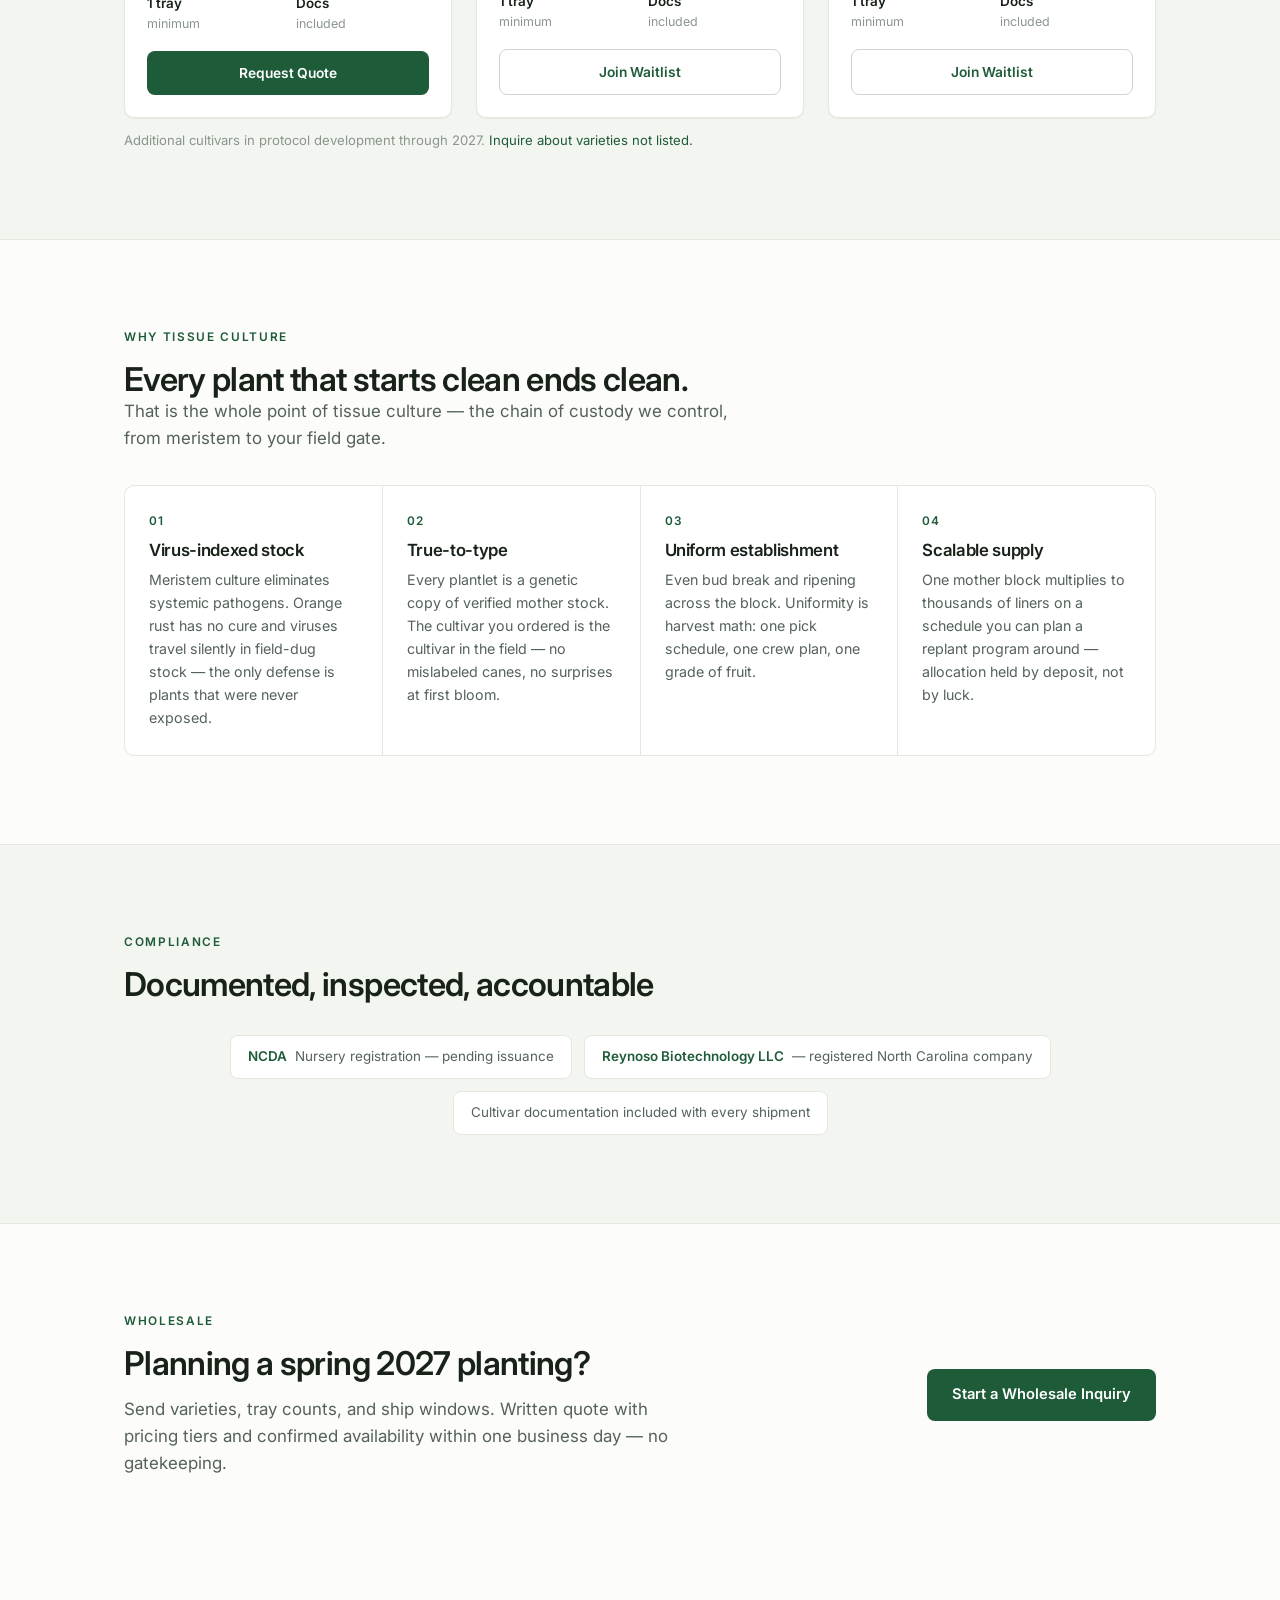
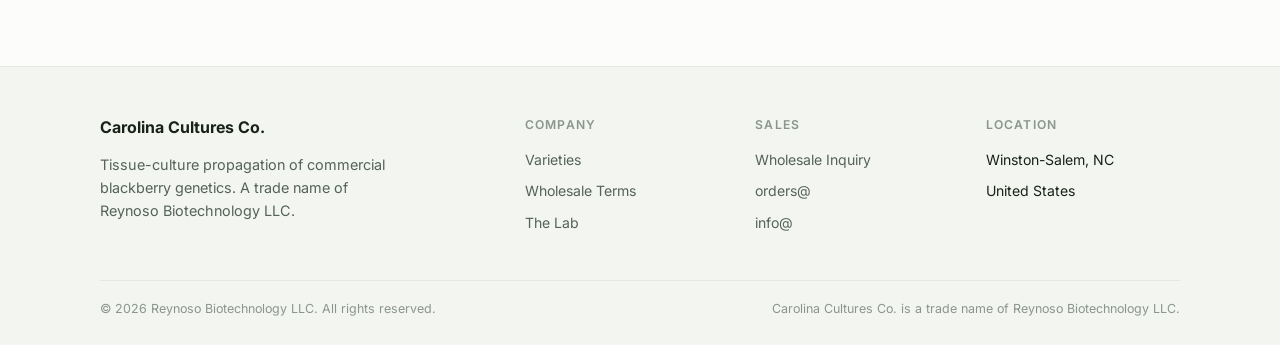
==== commit 6d3f9dbb: "ship: mobile pass — floating hero card (81%, 60px berry strip, true glass), nav row Varieties/Wholes" ====
--- a/index.html
+++ b/index.html
@@ -29,6 +29,11 @@
       <a href="contact.html" class="cta-mini">Wholesale Inquiry</a>
     </nav>
   </div>
+<nav class="m-links">
+    <a href="varieties.html">Varieties</a>
+    <a href="wholesale.html">Wholesale</a>
+    <a href="about.html">The Lab</a>
+  </nav>
 </header>
 
 <section class="hero-v4">
--- a/css/site.css
+++ b/css/site.css
@@ -319,10 +319,25 @@
 /* ---------- mobile rhythm pass (390–720px) ---------- */
 @media (max-width: 720px) {
   .wrap { padding: 0 20px; }
-  .nav { padding: 15px 0; gap: 14px; }
-  .nav .cta-mini { margin-left: auto; padding: 9px 14px; }
-  .hero-v4 .shell { min-height: 0; padding: 40px 0 48px; align-items: flex-start; }
-  .glass-card { padding: 26px 22px 24px; border-radius: 14px; }
+  .nav { padding: 15px 20px; gap: 10px; }
+  .nav .brand { font-size: 0.92rem; min-width: 0; }
+  .nav .brand .mark img { width: 44px; }
+  .nav .brand > span:last-child small { display: none; }
+  .nav .cta-mini { margin-left: auto; padding: 9px 11px; font-size: 0.82rem; flex-shrink: 0; }
+  .hero-v4 .shell { min-height: 0; padding: 26px 0 40px; align-items: flex-start; }
+  .hero-v4 .shell .wrap { padding: 0; }
+  .hero-v4 .glass-card {
+    width: 81%;
+    margin-left: auto; margin-right: 14px;
+    background: rgba(255, 255, 255, 0.62);
+    backdrop-filter: blur(12px) saturate(1.1); -webkit-backdrop-filter: blur(12px) saturate(1.1);
+    padding: 20px 18px 18px; border-radius: 16px;
+    border: 1px solid rgba(255, 255, 255, 0.55);
+    box-shadow: 0 22px 48px rgba(10, 16, 12, 0.32);
+  }
+  .hero-v4 .glass-card h1 { font-size: clamp(1.45rem, 5.6vw, 1.7rem); }
+  .hero-v4 .glass-card .sub { font-size: 0.94rem; margin: 10px 0 16px; }
+  .hero-v4 .glass-card .kicker { font-size: 0.66rem; margin-bottom: 10px; }
   .glass-card .btn-row { display: grid; grid-template-columns: 1fr; gap: 14px; }
   .glass-card .btn-row .btn { justify-content: center; }
   .glass-card .hero-meta { display: grid; grid-template-columns: 1fr 1fr; gap: 18px 14px; margin-top: 24px; padding-top: 20px; }
@@ -356,3 +371,27 @@
   .brand .mark .mk-anim { display: none; }
   .brand .mark .mk-static { display: block; }
 }
+
+/* ---------- mobile section links (Varieties / Wholesale / The Lab) ---------- */
+.m-links { display: none; }
+@media (max-width: 720px) {
+  .m-links {
+    display: flex; justify-content: space-around; gap: 6px;
+    padding: 9px 18px 11px; border-bottom: 1px solid var(--line);
+    background: rgba(252, 252, 250, 0.94);
+  }
+  .m-links a {
+    font-size: 0.85rem; font-weight: 600; color: var(--dim);
+    padding: 6px 12px; border-radius: 8px; letter-spacing: 0.02em;
+  }
+  .m-links a[aria-current] { color: var(--green); background: #edf2e7; }
+}
+
+@media (max-width: 380px) {
+  .nav .brand .mark img { width: 40px; }
+  .nav .brand { font-size: 0.86rem; }
+  .nav .cta-mini { padding: 8px 9px; font-size: 0.78rem; }
+}
+@media (max-width: 340px) {
+  .nav .brand > span:last-child { display: none; }  /* logo-only header on SE-class widths */
+}
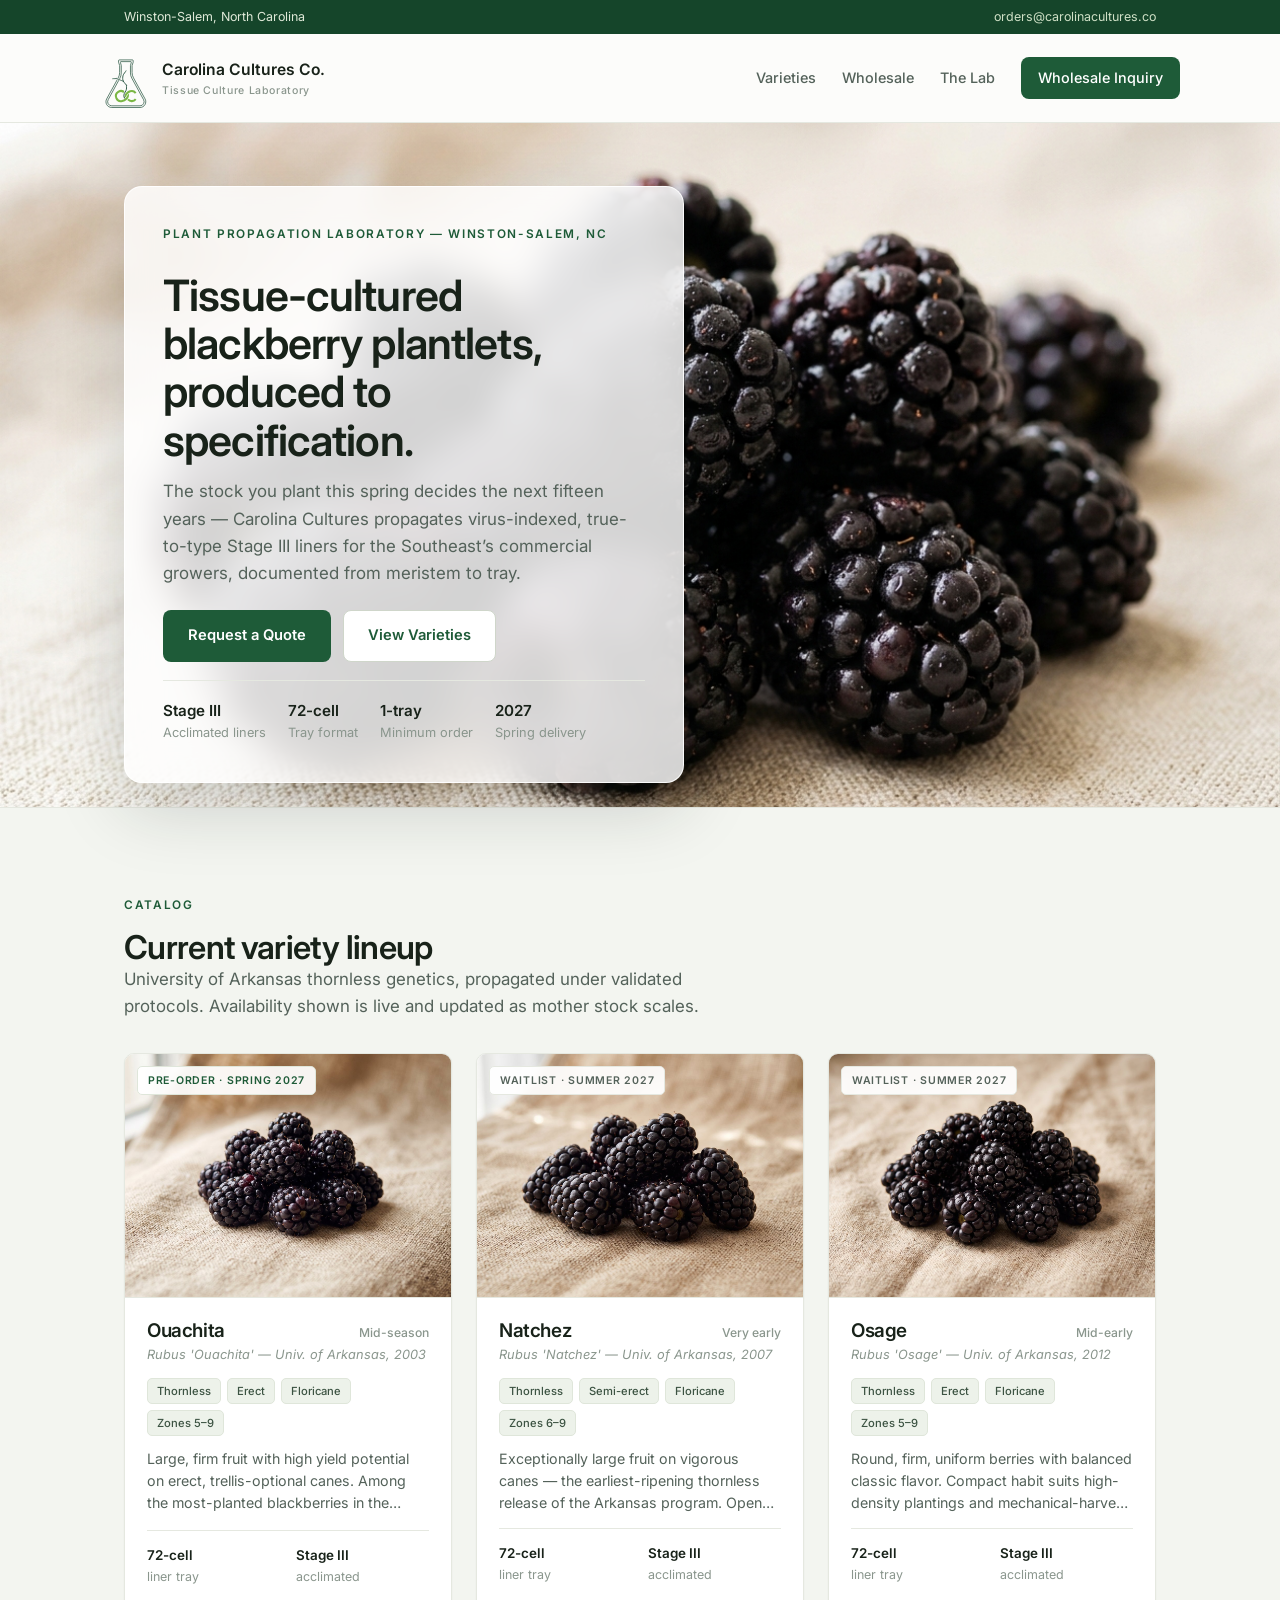
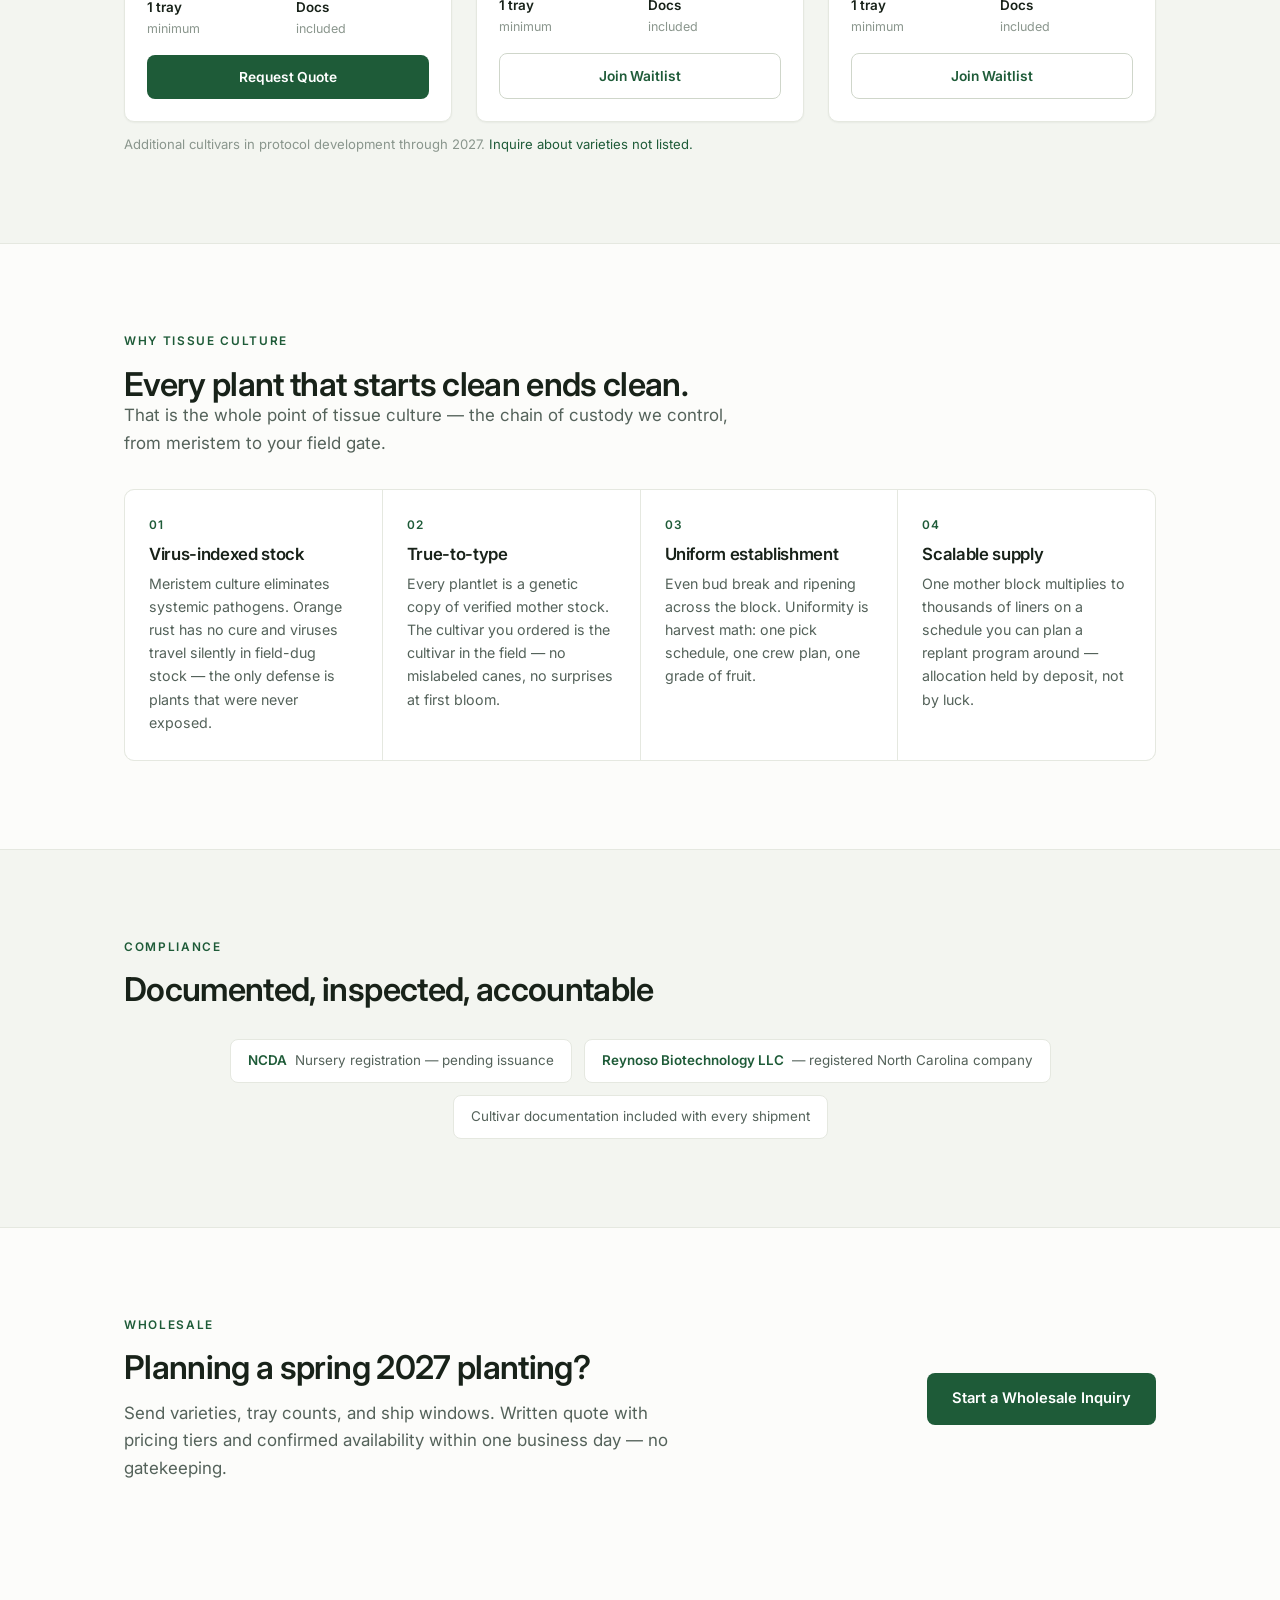
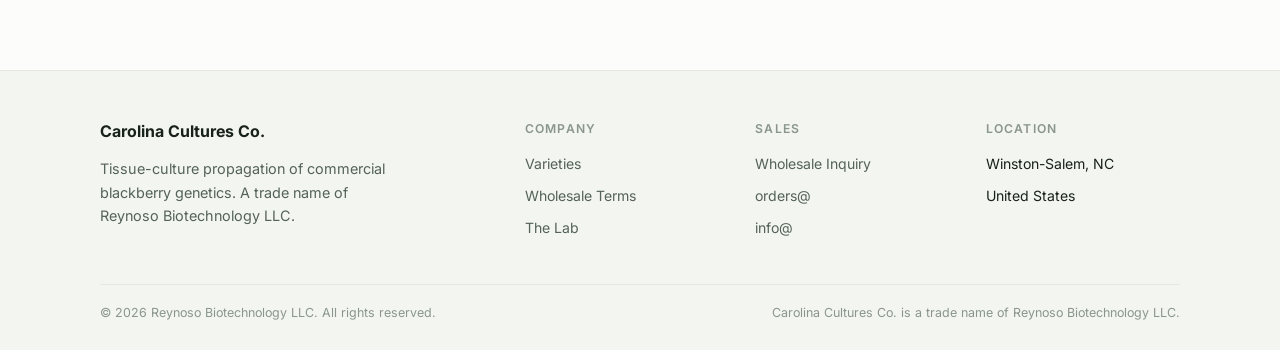
==== commit ba595407: "logo: new CCC vine mark — animated SVG navbar, static fallback, favicon, full brand kit in brand/" ====
--- a/index.html
+++ b/index.html
@@ -21,7 +21,7 @@
 
 <header class="site">
   <div class="wrap nav">
-    <a class="brand" href="./"><span class="mark"><img class="mk-anim" src="img/mark-anim.webp" alt=""><img class="mk-static" src="img/mark-flask-nav.svg" alt=""></span><span>Carolina Cultures Co.<small>Tissue Culture Laboratory</small></span></a>
+    <a class="brand" href="./"><span class="mark"><img class="mk-anim" src="img/mark-anim.svg" alt=""><img class="mk-static" src="img/mark.svg" alt=""></span><span>Carolina Cultures Co.<small>Tissue Culture Laboratory</small></span></a>
     <nav class="links">
       <a href="varieties.html">Varieties</a>
       <a href="wholesale.html">Wholesale</a>
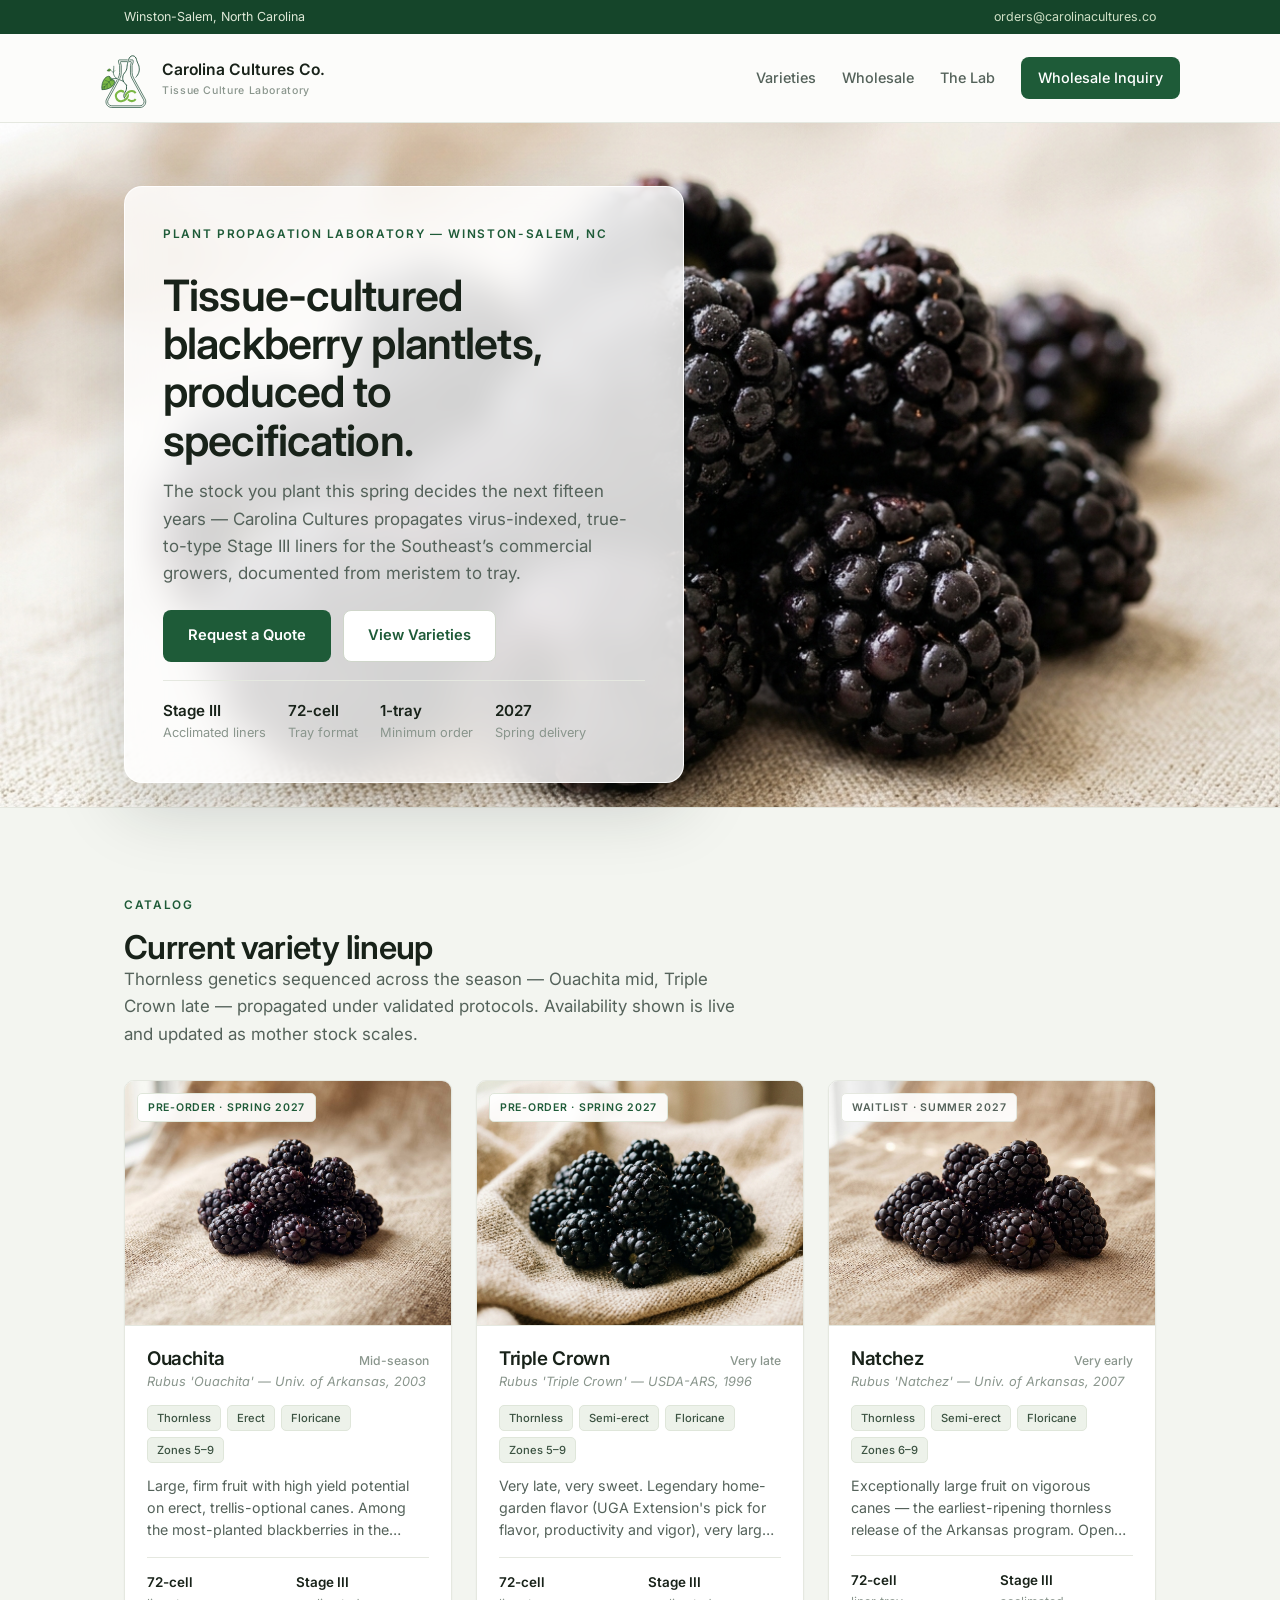
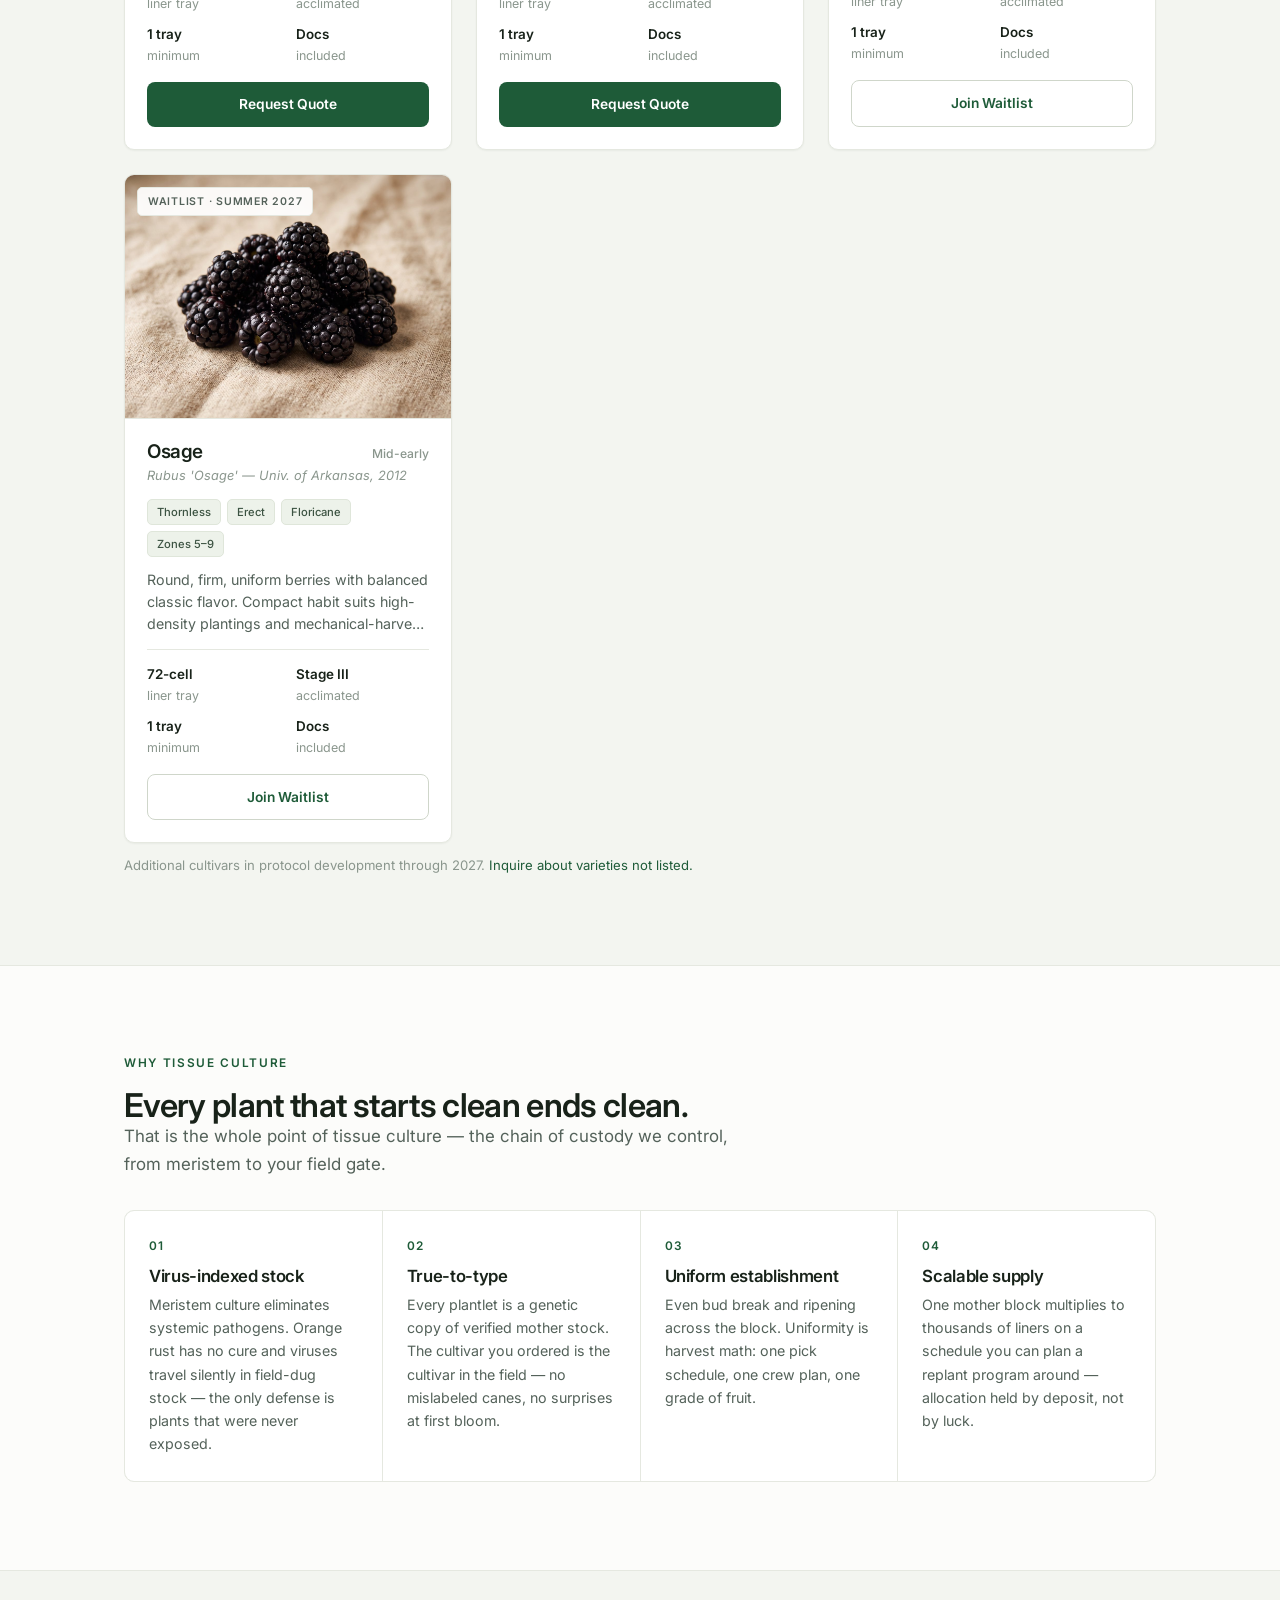
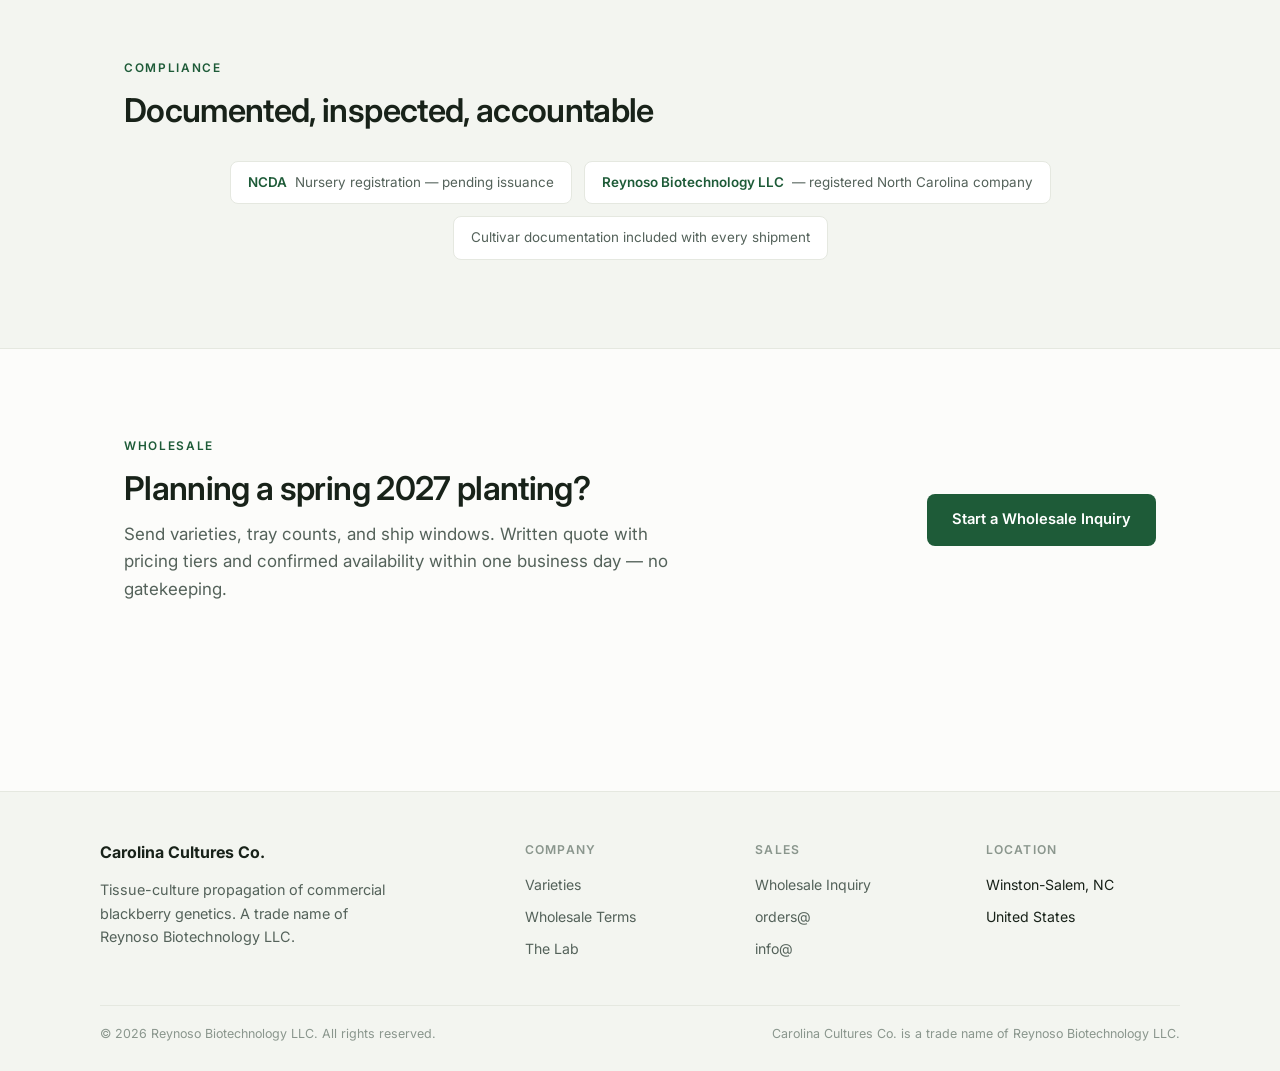
==== commit a7610602: "feat: Triple Crown joins launch lineup (pre-order spring 2027) — new card art, launch-pair copy, Nat" ====
--- a/index.html
+++ b/index.html
@@ -62,7 +62,7 @@
     <div class="sec-head">
       <p class="kicker">Catalog</p>
       <h2>Current variety lineup</h2>
-      <p class="lead">University of Arkansas thornless genetics, propagated under validated protocols. Availability shown is live and updated as mother stock scales.</p>
+      <p class="lead">Thornless genetics sequenced across the season — Ouachita mid, Triple Crown late — propagated under validated protocols. Availability shown is live and updated as mother stock scales.</p>
     </div>
     <div class="grid-cards">
       <article class="card">
@@ -79,6 +79,22 @@
             <div><b>Docs</b> included</div>
           </div>
           <a class="quote" href="mailto:orders@carolinacultures.co?subject=Quote%20request%3A%20Ouachita">Request Quote</a>
+        </div>
+      </article>
+      <article class="card">
+        <div class="art"><span class="badge">Pre-Order · Spring 2027</span><img src="img/pile-triple-crown.jpg" alt="Triple Crown blackberry cluster"></div>
+        <div class="body">
+          <div class="name-row"><h3>Triple Crown</h3><span class="season">Very late</span></div>
+          <p class="botanical">Rubus 'Triple Crown' — USDA-ARS, 1996</p>
+          <div class="tags"><span class="tag">Thornless</span><span class="tag">Semi-erect</span><span class="tag">Floricane</span><span class="tag">Zones 5–9</span></div>
+          <p class="desc">Very late, very sweet. Legendary home-garden flavor (UGA Extension's pick for flavor, productivity and vigor), very large fruit on vigorous semi-erect canes. Public-domain USDA release and a PYO favorite across the Southeast.</p>
+          <div class="spec">
+            <div><b>72-cell</b> liner tray</div>
+            <div><b>Stage III</b> acclimated</div>
+            <div><b>1 tray</b> minimum</div>
+            <div><b>Docs</b> included</div>
+          </div>
+          <a class="quote" href="mailto:orders@carolinacultures.co?subject=Quote%20request%3A%20Triple%20Crown">Request Quote</a>
         </div>
       </article>
       <article class="card">
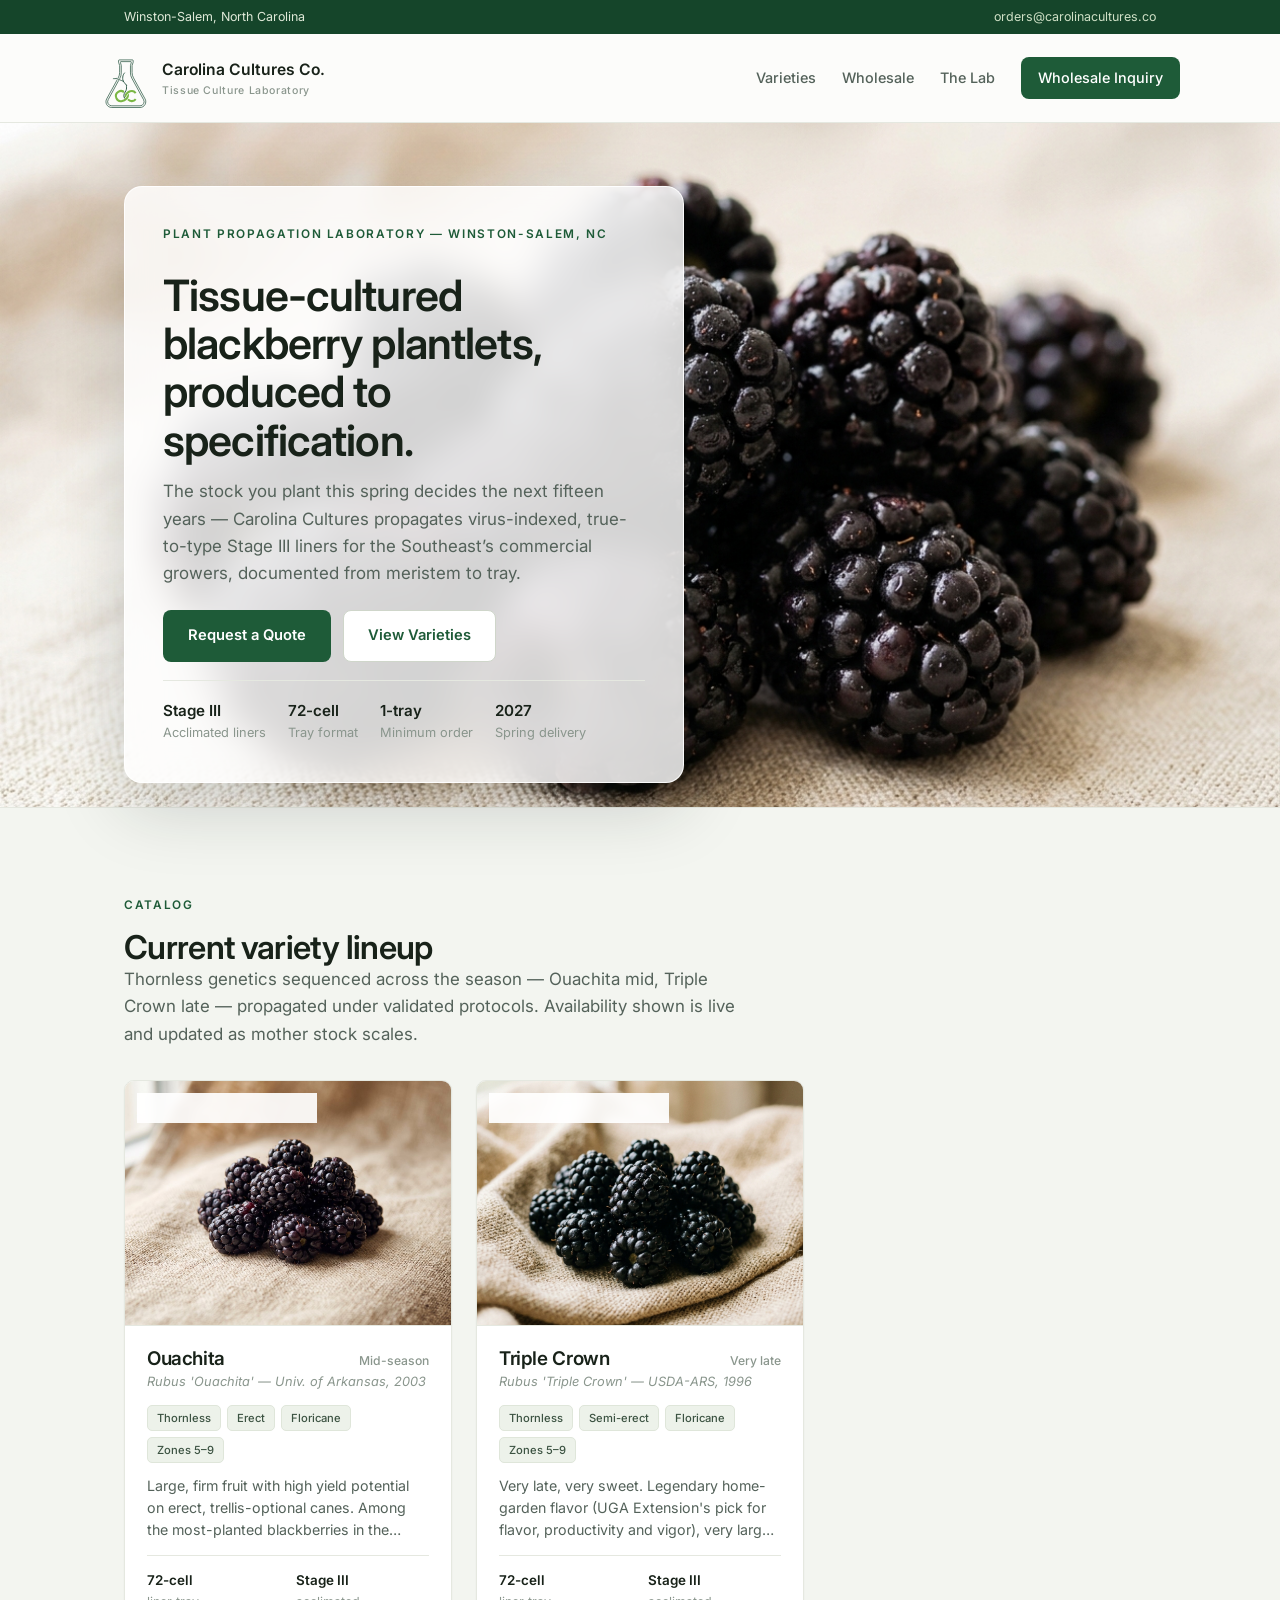
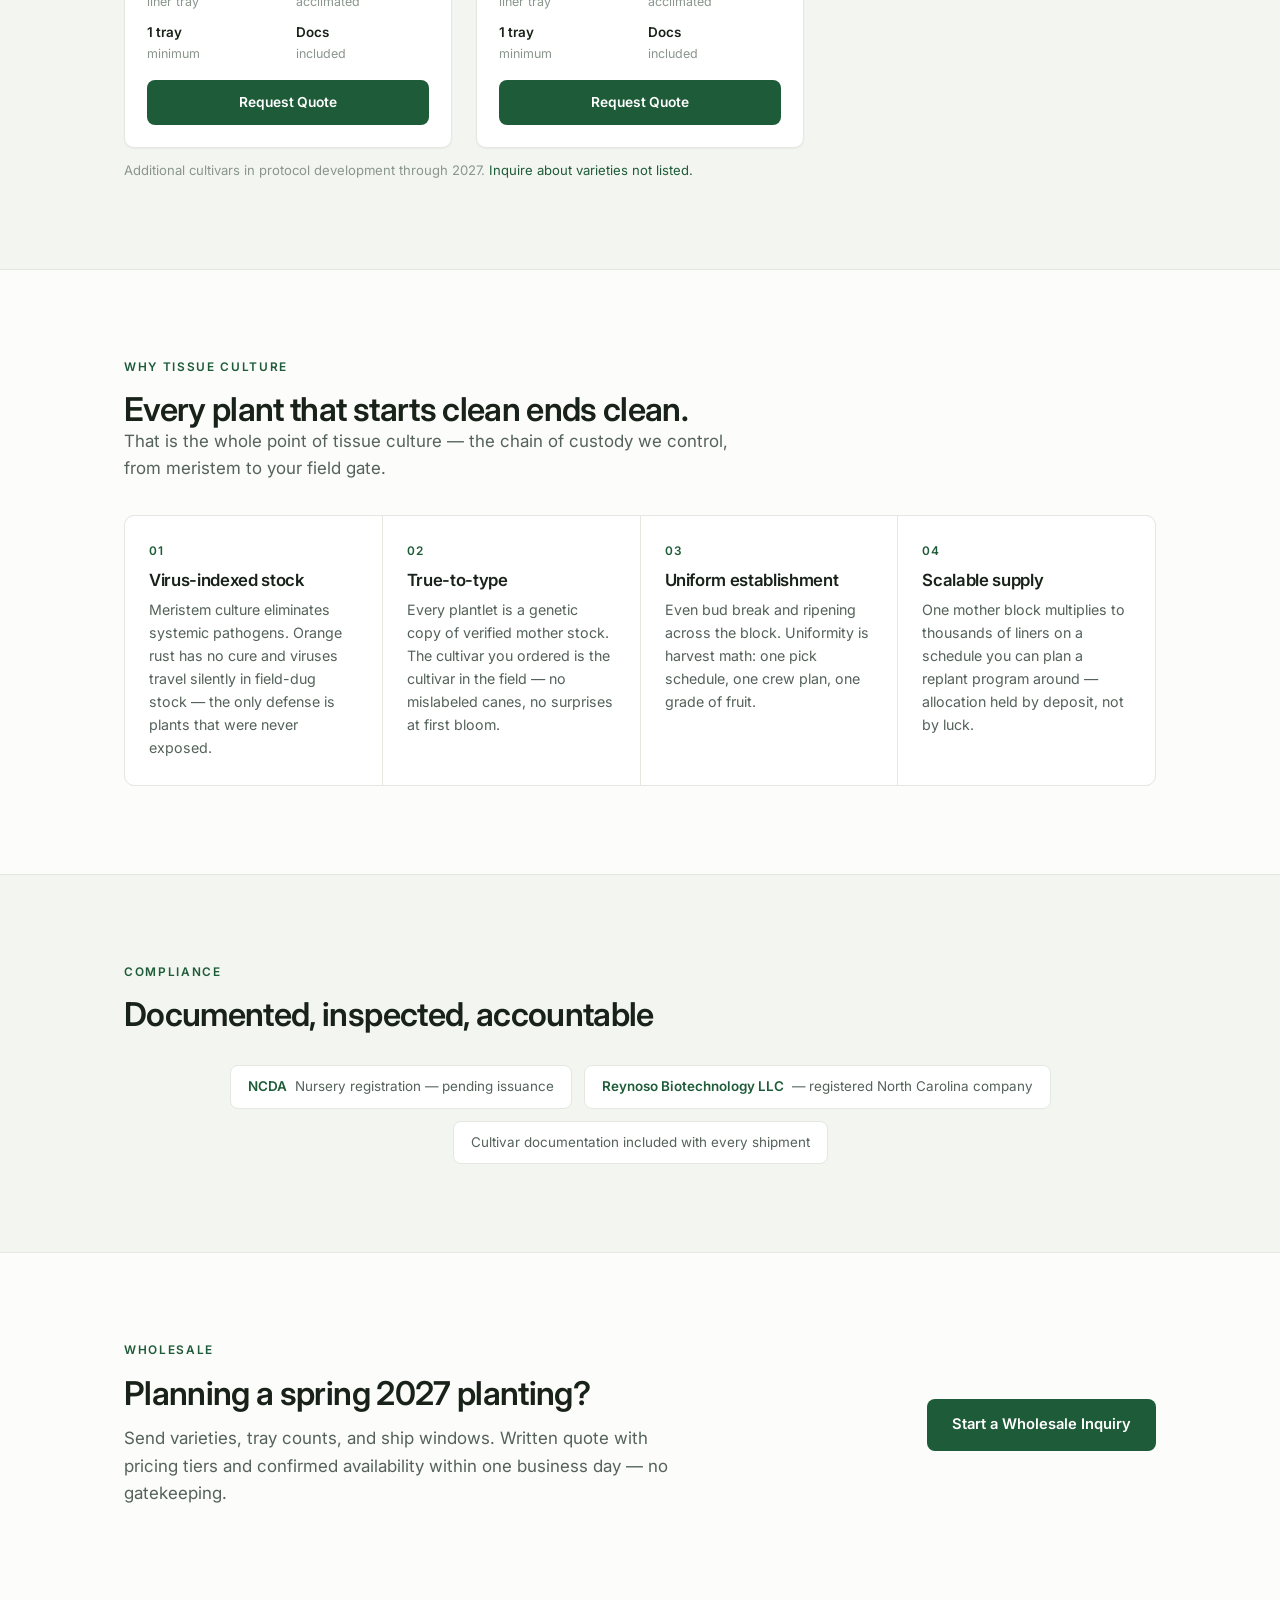
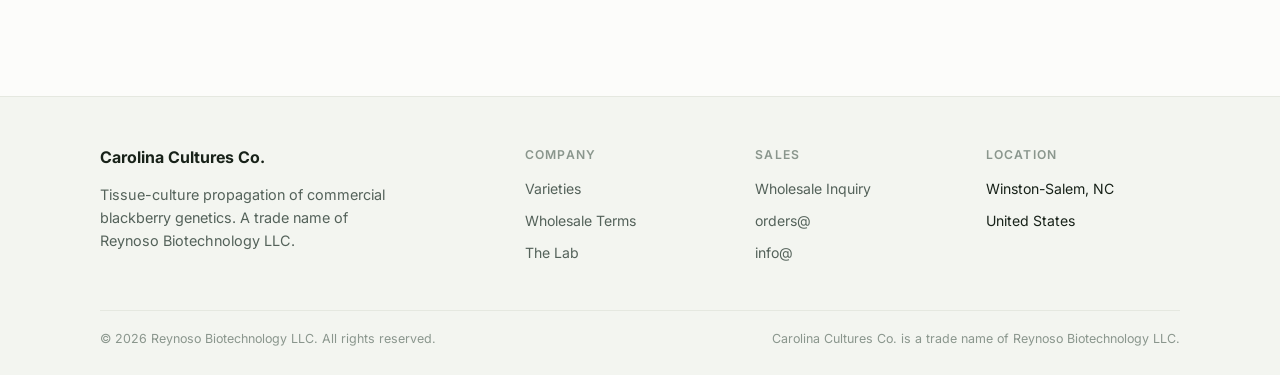
==== commit 6bb4448a: "compliance: remove patent-encumbered Natchez (USPP20,891, exp ~2029) and Osage (USPP26,120, exp ~203" ====
--- a/index.html
+++ b/index.html
@@ -97,38 +97,6 @@
           <a class="quote" href="mailto:orders@carolinacultures.co?subject=Quote%20request%3A%20Triple%20Crown">Request Quote</a>
         </div>
       </article>
-      <article class="card">
-        <div class="art"><span class="badge sold">Waitlist · Summer 2027</span><img src="img/pile-natchez.jpg" alt="Natchez blackberry cluster"></div>
-        <div class="body">
-          <div class="name-row"><h3>Natchez</h3><span class="season">Very early</span></div>
-          <p class="botanical">Rubus 'Natchez' — Univ. of Arkansas, 2007</p>
-          <div class="tags"><span class="tag">Thornless</span><span class="tag">Semi-erect</span><span class="tag">Floricane</span><span class="tag">Zones 6–9</span></div>
-          <p class="desc">Exceptionally large fruit on vigorous canes — the earliest-ripening thornless release of the Arkansas program. Opens the harvest window.</p>
-          <div class="spec">
-            <div><b>72-cell</b> liner tray</div>
-            <div><b>Stage III</b> acclimated</div>
-            <div><b>1 tray</b> minimum</div>
-            <div><b>Docs</b> included</div>
-          </div>
-          <a class="quote secondary" href="mailto:orders@carolinacultures.co?subject=Waitlist%3A%20Natchez">Join Waitlist</a>
-        </div>
-      </article>
-      <article class="card">
-        <div class="art"><span class="badge sold">Waitlist · Summer 2027</span><img src="img/pile-osage.jpg" alt="Osage blackberry cluster"></div>
-        <div class="body">
-          <div class="name-row"><h3>Osage</h3><span class="season">Mid-early</span></div>
-          <p class="botanical">Rubus 'Osage' — Univ. of Arkansas, 2012</p>
-          <div class="tags"><span class="tag">Thornless</span><span class="tag">Erect</span><span class="tag">Floricane</span><span class="tag">Zones 5–9</span></div>
-          <p class="desc">Round, firm, uniform berries with balanced classic flavor. Compact habit suits high-density plantings and mechanical-harvest programs.</p>
-          <div class="spec">
-            <div><b>72-cell</b> liner tray</div>
-            <div><b>Stage III</b> acclimated</div>
-            <div><b>1 tray</b> minimum</div>
-            <div><b>Docs</b> included</div>
-          </div>
-          <a class="quote secondary" href="mailto:orders@carolinacultures.co?subject=Waitlist%3A%20Osage">Join Waitlist</a>
-        </div>
-      </article>
     </div>
     <p class="note">Additional cultivars in protocol development through 2027. <a href="contact.html">Inquire about varieties not listed.</a></p>
   </div>
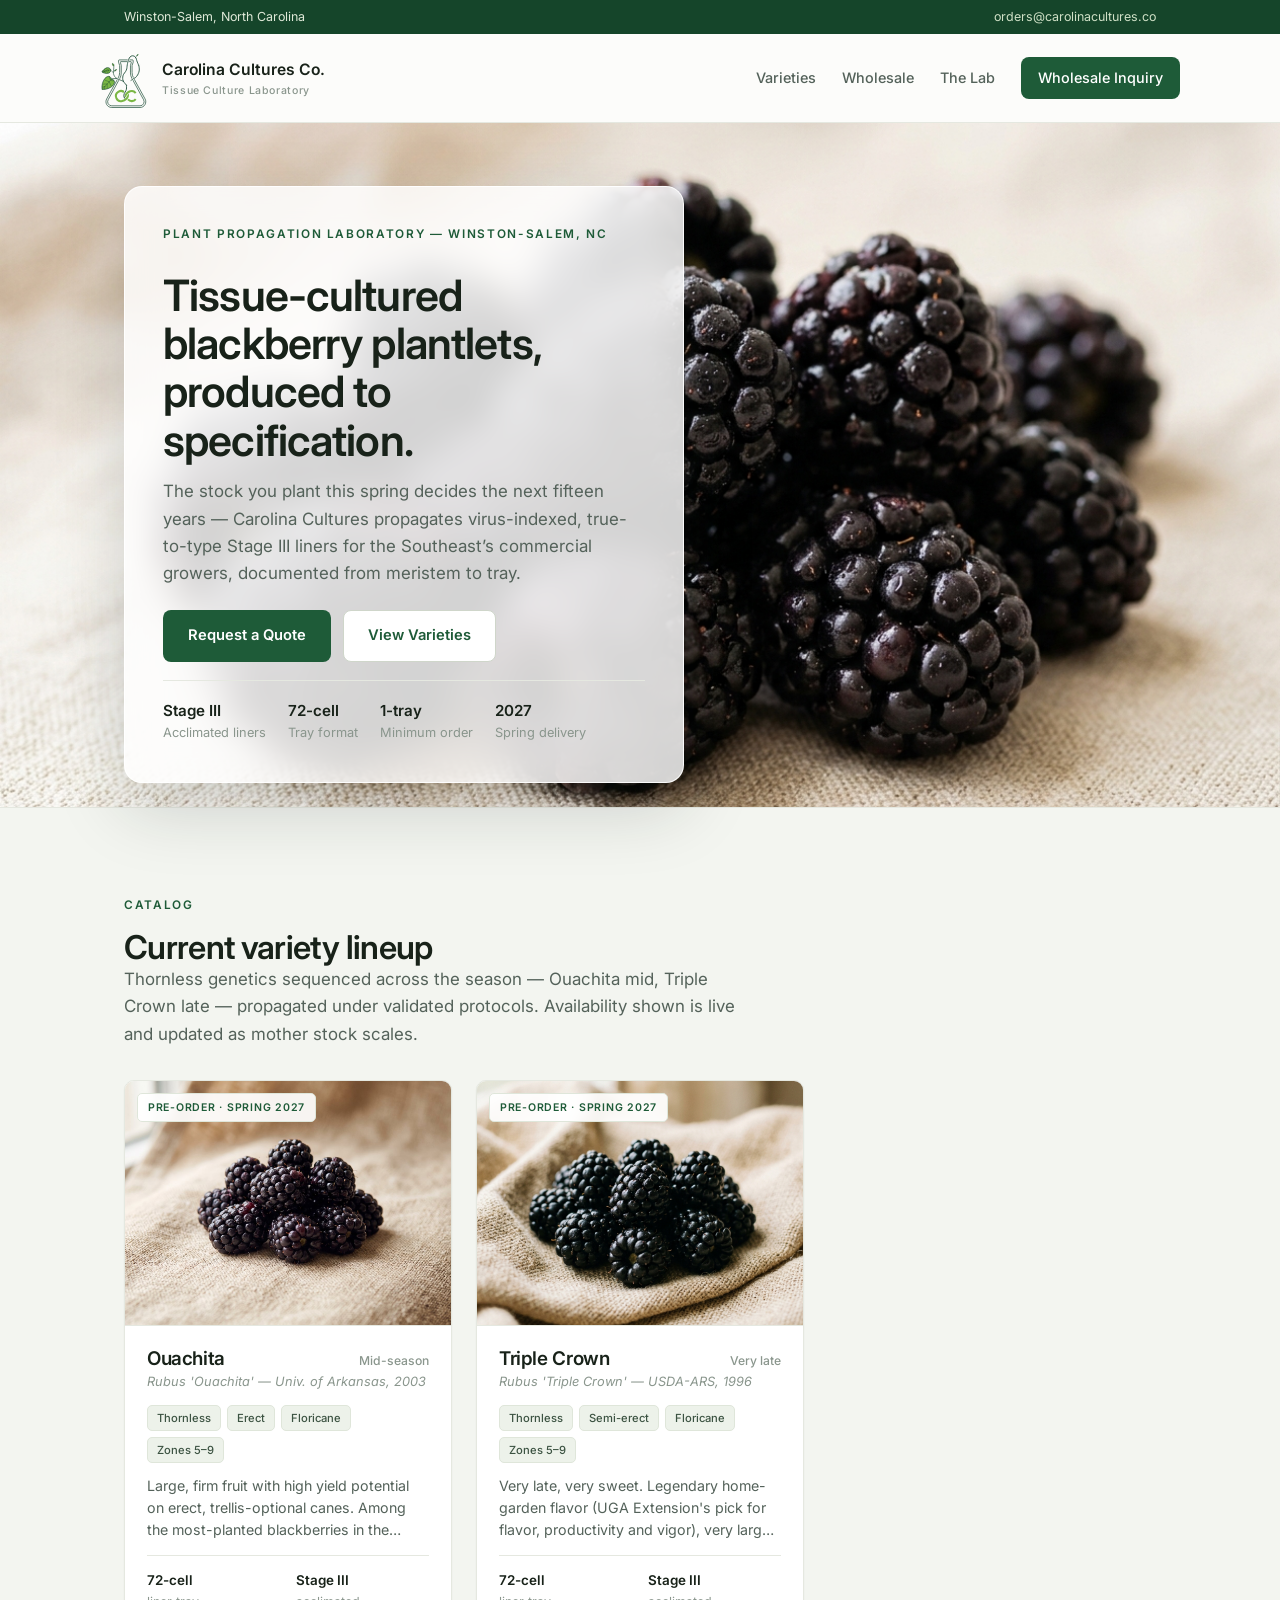
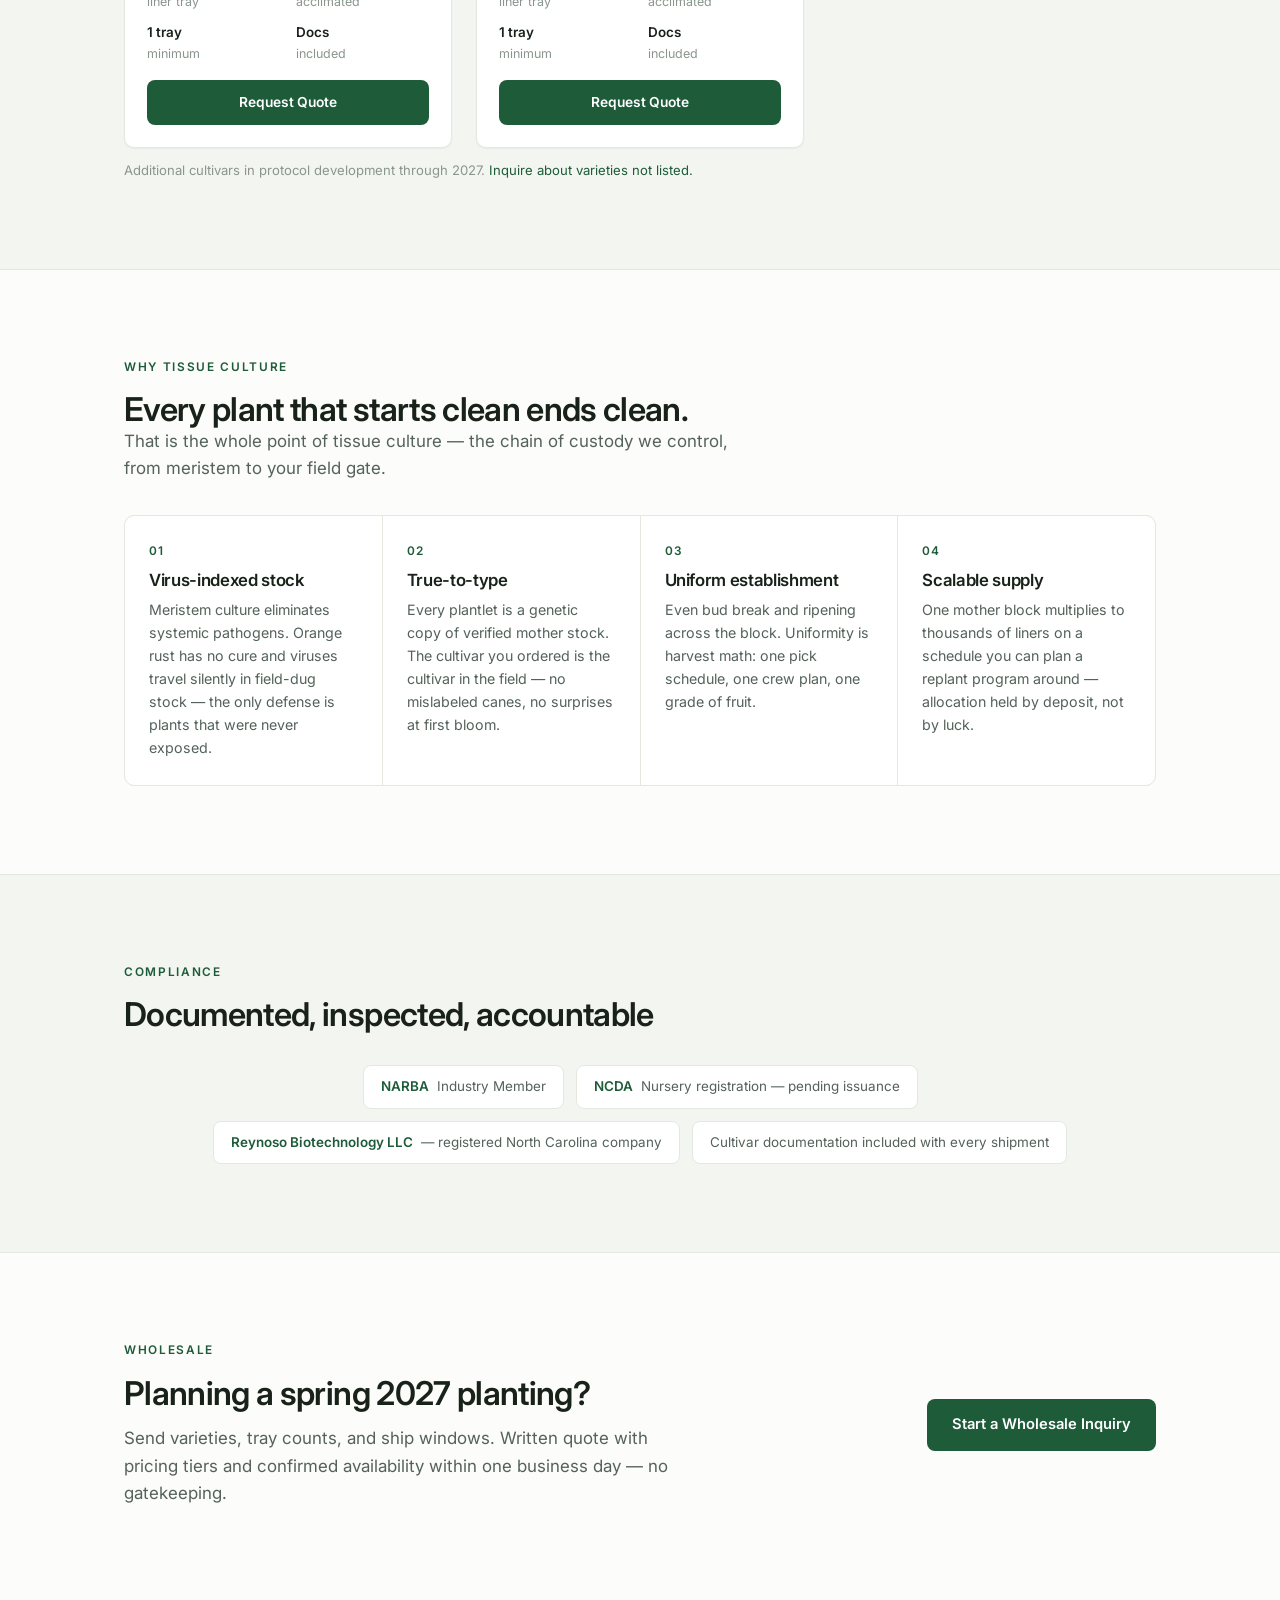
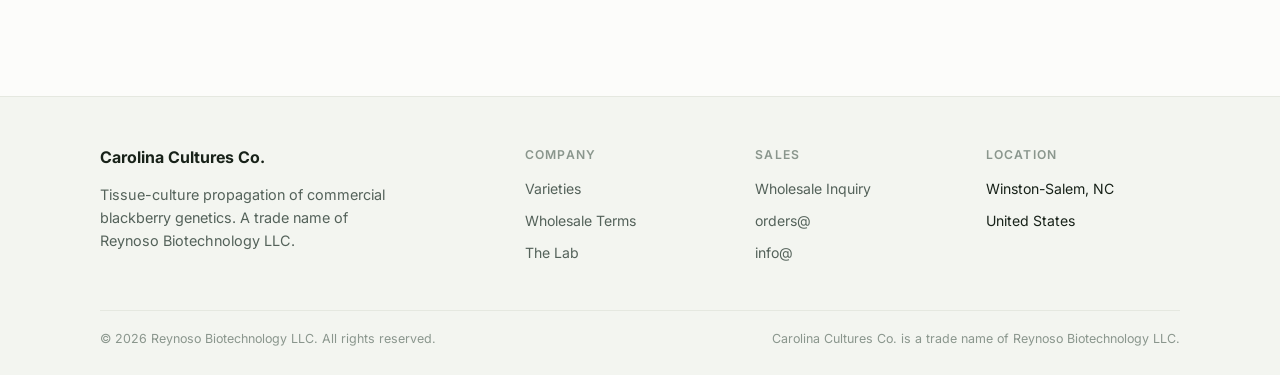
==== commit dd544e8d: "trust: NARBA Industry Member chip live (membership paid + confirmed Aug 26)" ====
--- a/index.html
+++ b/index.html
@@ -125,8 +125,7 @@
       <h2>Documented, inspected, accountable</h2>
     </div>
     <div class="trust">
-      <!-- HOLD until issued/confirmed: NARBA chip + NCDA number
-      <span class="chip"><b>NARBA</b> Industry Member L1</span> -->
+      <span class="chip"><b>NARBA</b> Industry Member</span>
       <span class="chip"><b>NCDA</b> Nursery registration — pending issuance</span>
       <span class="chip"><b>Reynoso Biotechnology LLC</b> — registered North Carolina company</span>
       <span class="chip">Cultivar documentation included with every shipment</span>
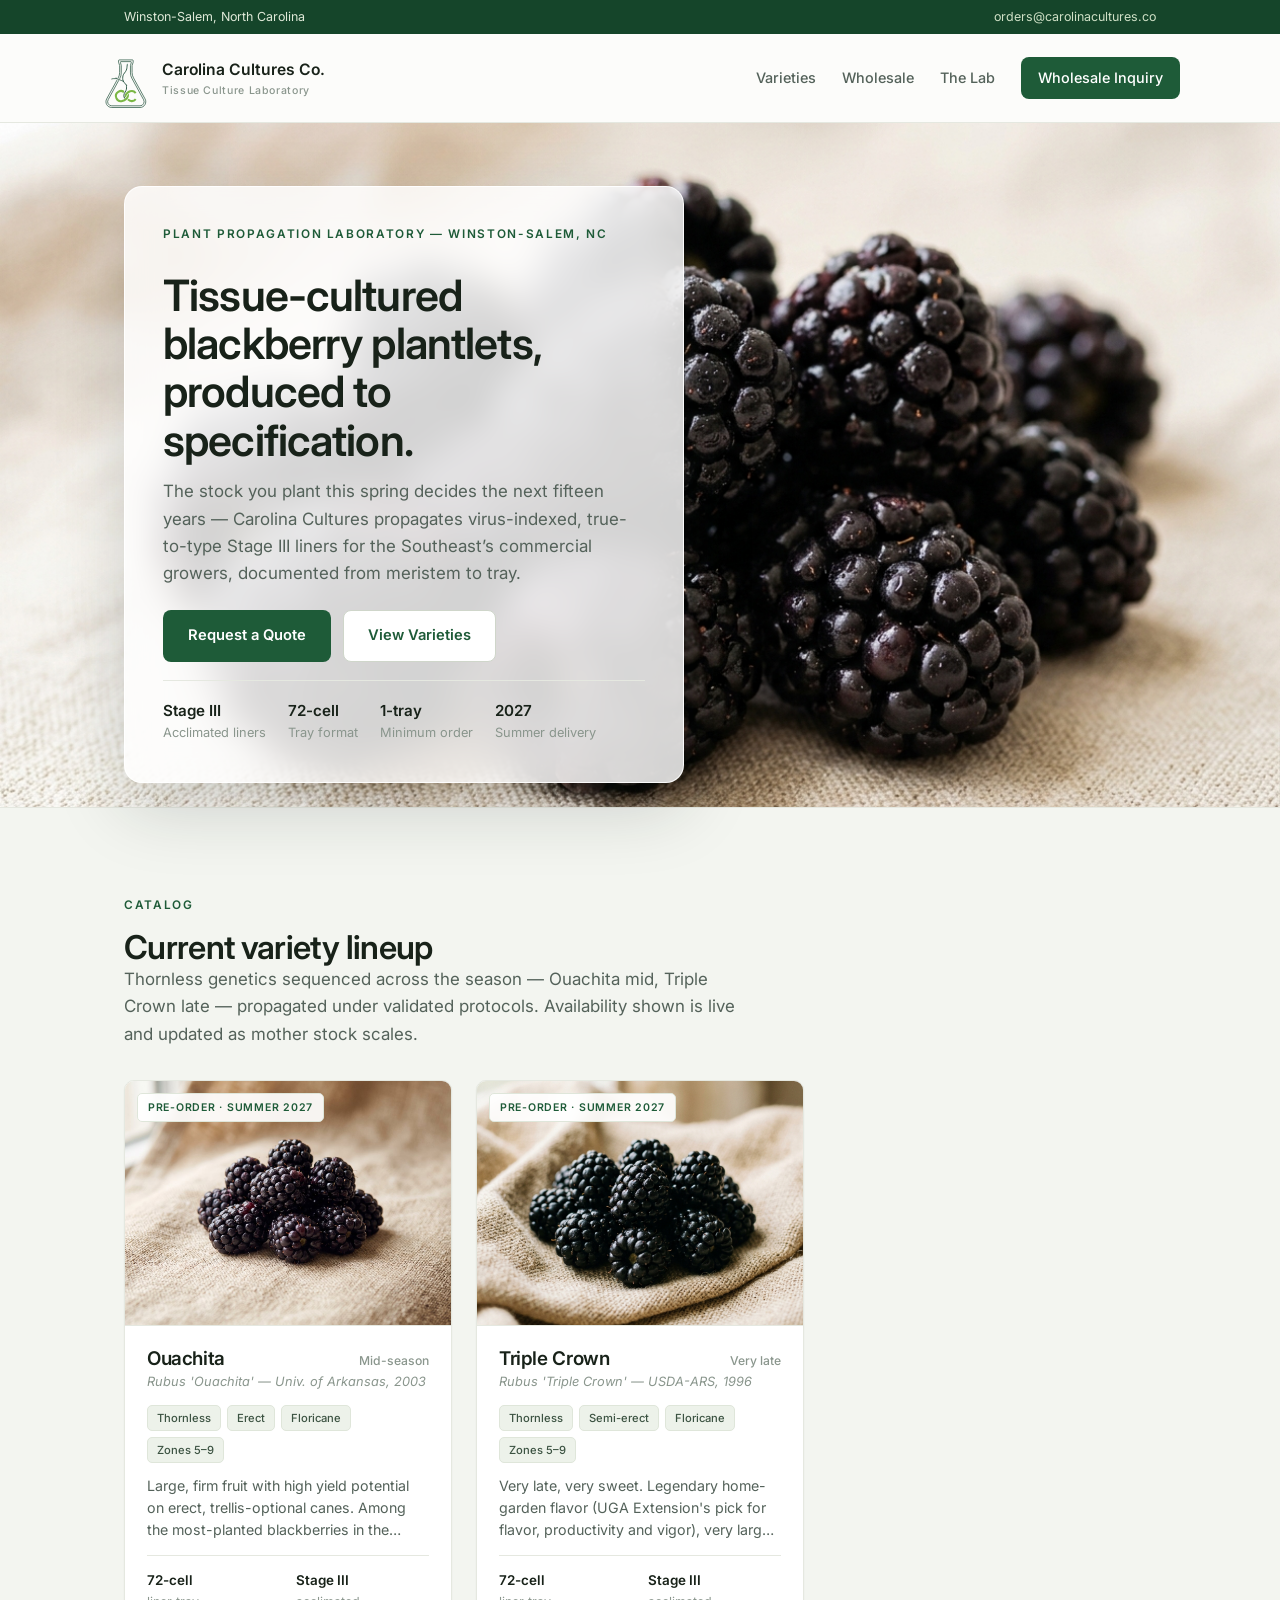
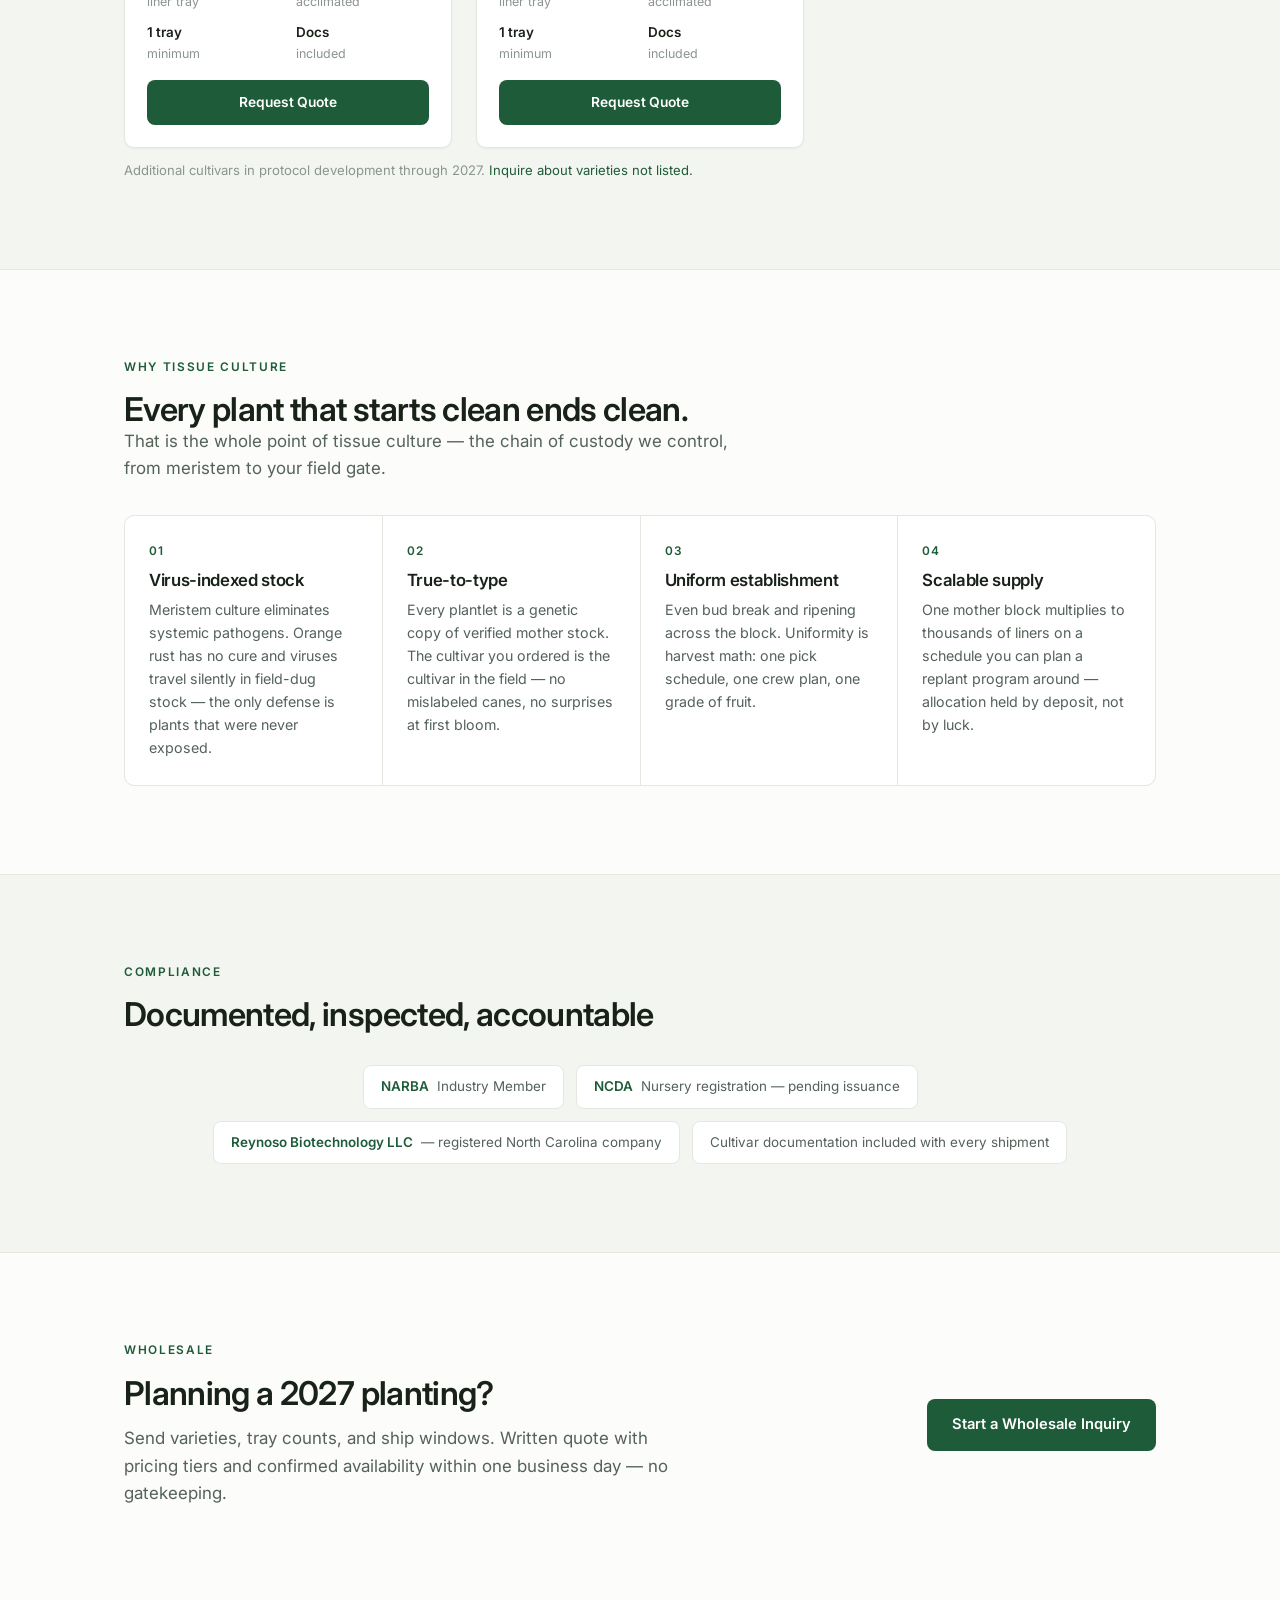
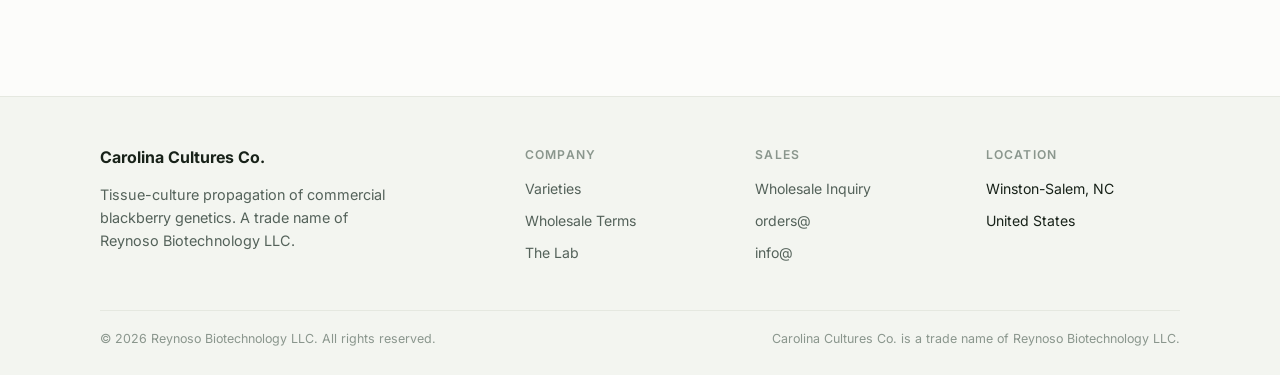
==== commit 657e0a6e: "date: correct 2027 delivery window Spring -> Summer (first wave = early summer 2027 per house model;" ====
--- a/index.html
+++ b/index.html
@@ -51,7 +51,7 @@
         <div><b>Stage III</b> Acclimated liners</div>
         <div><b>72-cell</b> Tray format</div>
         <div><b>1-tray</b> Minimum order</div>
-        <div><b>2027</b> Spring delivery</div>
+        <div><b>2027</b> Summer delivery</div>
       </div>
     </div>
   </div>
@@ -66,7 +66,7 @@
     </div>
     <div class="grid-cards">
       <article class="card">
-        <div class="art"><span class="badge">Pre-Order · Spring 2027</span><img src="img/pile-ouachita.jpg" alt="Ouachita blackberry cluster"></div>
+        <div class="art"><span class="badge">Pre-Order · Summer 2027</span><img src="img/pile-ouachita.jpg" alt="Ouachita blackberry cluster"></div>
         <div class="body">
           <div class="name-row"><h3>Ouachita</h3><span class="season">Mid-season</span></div>
           <p class="botanical">Rubus 'Ouachita' — Univ. of Arkansas, 2003</p>
@@ -82,7 +82,7 @@
         </div>
       </article>
       <article class="card">
-        <div class="art"><span class="badge">Pre-Order · Spring 2027</span><img src="img/pile-triple-crown.jpg" alt="Triple Crown blackberry cluster"></div>
+        <div class="art"><span class="badge">Pre-Order · Summer 2027</span><img src="img/pile-triple-crown.jpg" alt="Triple Crown blackberry cluster"></div>
         <div class="body">
           <div class="name-row"><h3>Triple Crown</h3><span class="season">Very late</span></div>
           <p class="botanical">Rubus 'Triple Crown' — USDA-ARS, 1996</p>
@@ -137,7 +137,7 @@
   <div class="wrap" style="display:flex; flex-wrap:wrap; gap:32px; align-items:center; justify-content:space-between;">
     <div style="max-width:560px">
       <p class="kicker">Wholesale</p>
-      <h2 style="margin-bottom:14px">Planning a spring 2027 planting?</h2>
+      <h2 style="margin-bottom:14px">Planning a 2027 planting?</h2>
       <p class="lead">Send varieties, tray counts, and ship windows. Written quote with pricing tiers and confirmed availability within one business day — no gatekeeping.</p>
     </div>
     <a class="btn btn-primary" href="contact.html">Start a Wholesale Inquiry</a>
